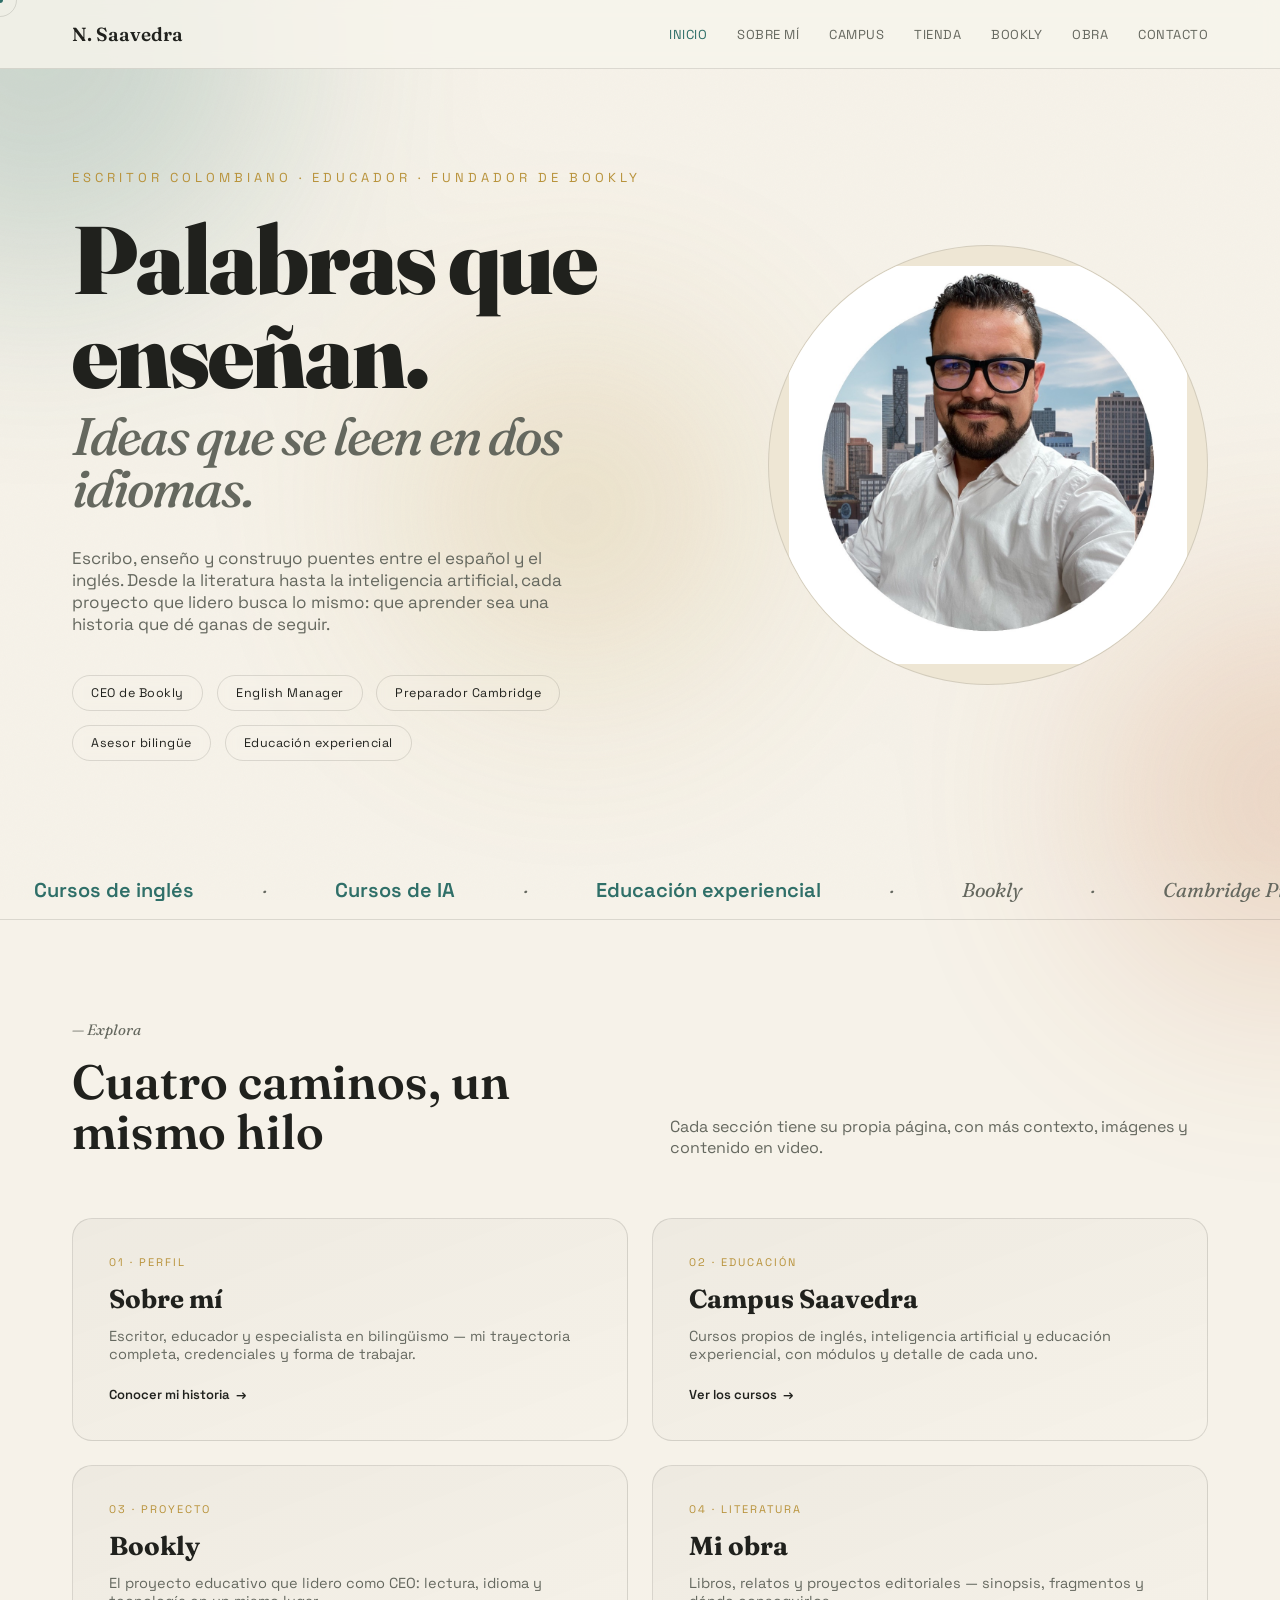
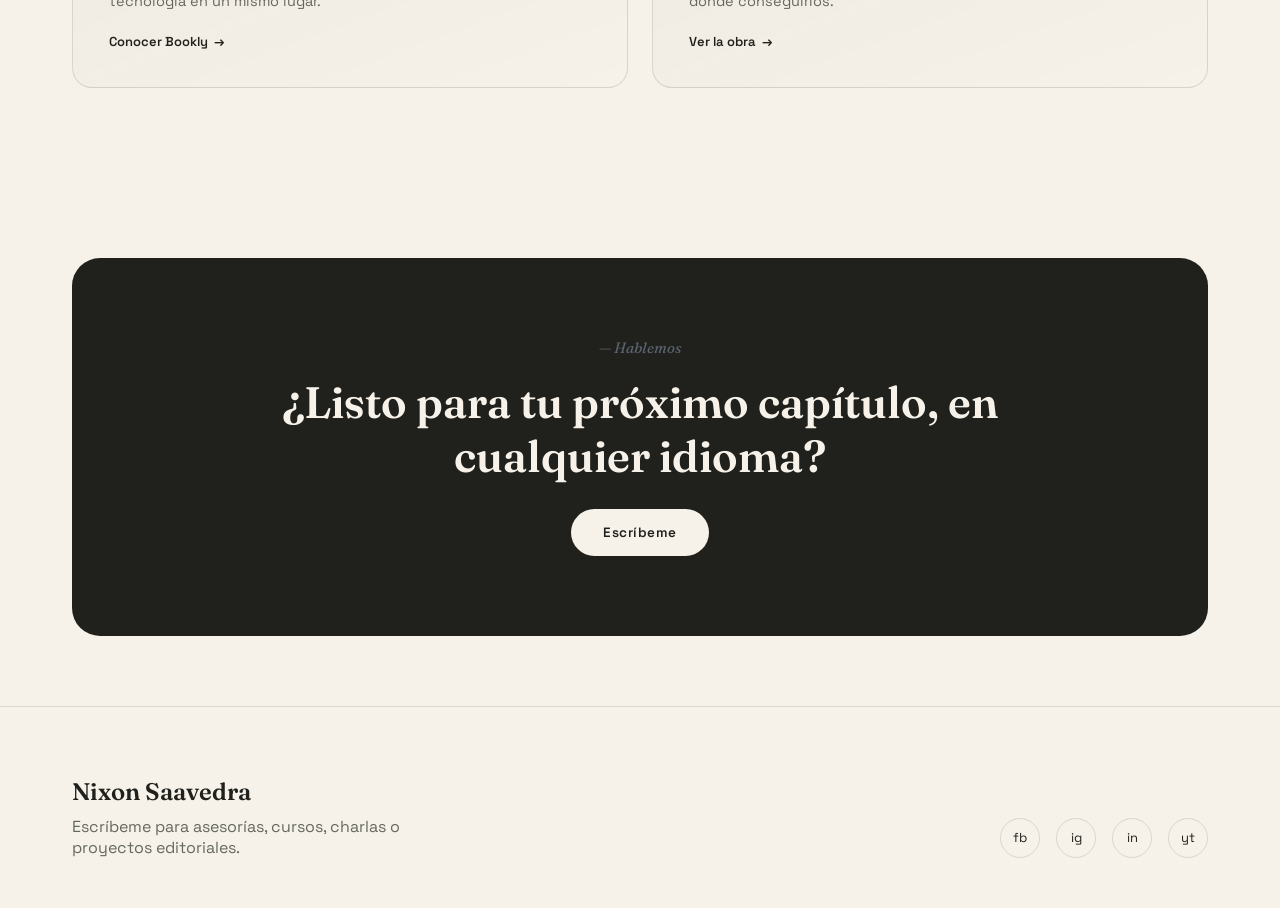
==== index.html @ aa8324c5 "Sitio inicial: home, sobre mi, campus, tienda, bookly, obra, contacto" ====
<!DOCTYPE html>
<html lang="es">
<head>
<meta charset="UTF-8">
<meta name="viewport" content="width=device-width, initial-scale=1.0">
<title>Nixon Saavedra — Escritor, Educador, Bookly</title>
<link rel="preconnect" href="https://fonts.googleapis.com">
<link href="https://fonts.googleapis.com/css2?family=Fraunces:ital,wght@0,400;0,600;0,900;1,500&family=Space+Grotesk:wght@400;500;600;700&display=swap" rel="stylesheet">
<link rel="stylesheet" href="assets/style.css">
</head>
<body>

<div class="bg-fx">
  <div class="mesh"><div class="blob b1"></div><div class="blob b2"></div><div class="blob b3"></div></div>
  <div class="grain"></div>
</div>
<div class="cursor-dot" id="cdot"></div>
<div class="cursor-ring" id="cring"></div>

<header>
  <nav class="wrap">
    <div class="brand">N. Saavedra</div>
    <div class="navlinks">
      <a href="index.html" class="active">Inicio</a>
      <a href="sobre-mi.html">Sobre mí</a>
      <a href="campus.html">Campus</a>
      <a href="tienda.html">Tienda</a>
      <a href="bookly.html">Bookly</a>
      <a href="obra.html">Obra</a>
      <a href="contacto.html">Contacto</a>
    </div>
  </nav>
</header>

<section class="hero">
  <div class="wrap hero-grid">
    <div>
      <div class="kicker">Escritor colombiano · Educador · Fundador de Bookly</div>
      <h1>Palabras que enseñan.<span class="line2">Ideas que se leen en dos idiomas.</span></h1>
      <p>Escribo, enseño y construyo puentes entre el español y el inglés. Desde la literatura hasta la inteligencia artificial, cada proyecto que lidero busca lo mismo: que aprender sea una historia que dé ganas de seguir.</p>
      <div class="roles-float">
        <span>CEO de Bookly</span>
        <span>English Manager</span>
        <span>Preparador Cambridge</span>
        <span>Asesor bilingüe</span>
        <span>Educación experiencial</span>
      </div>
    </div>
    <div class="hero-photo photo-round">
      <img src="assets/img/headshot-hero.jpg" alt="Nixon Saavedra">
    </div>
  </div>
</section>

<div class="marquee">
  <div class="marquee-track">
    <span class="hi">Cursos de inglés</span><span>·</span><span class="hi">Cursos de IA</span><span>·</span><span class="hi">Educación experiencial</span><span>·</span><span>Bookly</span><span>·</span><span>Cambridge Prep</span><span>·</span>
    <span class="hi">Cursos de inglés</span><span>·</span><span class="hi">Cursos de IA</span><span>·</span><span class="hi">Educación experiencial</span><span>·</span><span>Bookly</span><span>·</span><span>Cambridge Prep</span><span>·</span>
  </div>
</div>

<section>
  <div class="wrap">
    <div class="split-head reveal">
      <div><div class="num-tag">— Explora</div><h2>Cuatro caminos, un mismo hilo</h2></div>
      <p>Cada sección tiene su propia página, con más contexto, imágenes y contenido en video.</p>
    </div>
    <div class="teaser-grid reveal">
      <a href="sobre-mi.html" class="teaser-card">
        <div class="tag">01 · Perfil</div>
        <h3>Sobre mí</h3>
        <p>Escritor, educador y especialista en bilingüismo — mi trayectoria completa, credenciales y forma de trabajar.</p>
        <span class="go">Conocer mi historia</span>
      </a>
      <a href="campus.html" class="teaser-card">
        <div class="tag">02 · Educación</div>
        <h3>Campus Saavedra</h3>
        <p>Cursos propios de inglés, inteligencia artificial y educación experiencial, con módulos y detalle de cada uno.</p>
        <span class="go">Ver los cursos</span>
      </a>
      <a href="bookly.html" class="teaser-card">
        <div class="tag">03 · Proyecto</div>
        <h3>Bookly</h3>
        <p>El proyecto educativo que lidero como CEO: lectura, idioma y tecnología en un mismo lugar.</p>
        <span class="go">Conocer Bookly</span>
      </a>
      <a href="obra.html" class="teaser-card">
        <div class="tag">04 · Literatura</div>
        <h3>Mi obra</h3>
        <p>Libros, relatos y proyectos editoriales — sinopsis, fragmentos y dónde conseguirlos.</p>
        <span class="go">Ver la obra</span>
      </a>
    </div>
  </div>
</section>

<section class="tight">
  <div class="wrap">
    <div class="cta-band reveal">
      <div class="num-tag" style="color:#5c6470">— Hablemos</div>
      <h2>¿Listo para tu próximo capítulo, en cualquier idioma?</h2>
      <a href="contacto.html" class="btn btn-light">Escríbeme</a>
    </div>
  </div>
</section>

<footer>
  <div class="wrap foot-grid">
    <div>
      <div class="foot-brand">Nixon Saavedra</div>
      <p style="color:var(--muted);margin-top:10px;max-width:360px;">Escríbeme para asesorías, cursos, charlas o proyectos editoriales.</p>
    </div>
    <div class="socials">
      <a href="https://www.facebook.com/nixon.saavedra.vela" target="_blank" rel="noopener" aria-label="Facebook">fb</a>
      <a href="https://www.instagram.com/nixon_saavedra_vela/" target="_blank" rel="noopener" aria-label="Instagram">ig</a>
      <a href="https://www.linkedin.com/in/nixon-saavedra-vela-653b865b/" target="_blank" rel="noopener" aria-label="LinkedIn">in</a>
      <a href="https://www.youtube.com/@nixonsaavedravela843" target="_blank" rel="noopener" aria-label="YouTube">yt</a>
    </div>
  </div>
</footer>

<script src="assets/script.js"></script>
</body>
</html>
---- assets/style.css ----
/* ===== Nixon Saavedra — sistema de diseño compartido (basado en propuesta E) ===== */
:root{
  --bg:#f6f2e9;
  --bg-alt:#eee6d4;
  --ink:#20211d;
  --muted:#65685f;
  --gold:#b8923a;
  --wine:#c1652f;
  --steel:#2f6f68;
  --accent:var(--steel); /* color principal de interacción (nav, hover, botones) */
  --line:rgba(32,33,29,.13);
}
*{margin:0;padding:0;box-sizing:border-box;}
html{scroll-behavior:smooth;}
body{
  background:var(--bg);color:var(--ink);
  font-family:'Space Grotesk',sans-serif;
  overflow-x:hidden;
  cursor:none;
}
::selection{background:var(--accent);color:var(--bg-alt);}
a{color:inherit;text-decoration:none;}
img{max-width:100%;display:block;}
.serif{font-family:'Fraunces',serif;}
.wrap{max-width:1200px;margin:0 auto;padding:0 32px;position:relative;z-index:2;}

/* grain + mesh bg */
.bg-fx{position:fixed;inset:0;z-index:0;pointer-events:none;}
.mesh{position:absolute;inset:-10%;filter:blur(110px);opacity:.22;}
.blob{position:absolute;border-radius:50%;mix-blend-mode:multiply;animation:float 22s ease-in-out infinite;}
.b1{width:38vw;height:38vw;background:var(--steel);top:-10%;left:-5%;animation-delay:0s;}
.b2{width:30vw;height:30vw;background:var(--wine);bottom:0;right:-5%;animation-delay:-7s;}
.b3{width:26vw;height:26vw;background:var(--gold);top:40%;left:35%;animation-delay:-13s;}
@keyframes float{
  0%,100%{transform:translate(0,0) scale(1);}
  33%{transform:translate(4%,6%) scale(1.08);}
  66%{transform:translate(-5%,-4%) scale(.95);}
}
.grain{position:absolute;inset:0;background-image:url("data:image/svg+xml,%3Csvg xmlns='http://www.w3.org/2000/svg' width='120' height='120'%3E%3Cfilter id='n'%3E%3CfeTurbulence type='fractalNoise' baseFrequency='.9' numOctaves='2' stitchTiles='stitch'/%3E%3C/filter%3E%3Crect width='100%25' height='100%25' filter='url(%23n)' opacity='.05'/%3E%3C/svg%3E");opacity:.45;}

/* cursor */
.cursor-dot,.cursor-ring{position:fixed;top:0;left:0;pointer-events:none;z-index:999;border-radius:50%;transform:translate(-50%,-50%);}
.cursor-dot{width:6px;height:6px;background:var(--accent);}
.cursor-ring{width:34px;height:34px;border:1px solid var(--line);transition:transform .15s ease,border-color .2s;}
@media(max-width:900px){.cursor-dot,.cursor-ring{display:none;}body{cursor:auto;}}

/* header */
header{position:sticky;top:0;left:0;right:0;z-index:100;padding:22px 0;background:rgba(247,244,236,.82);backdrop-filter:blur(10px);border-bottom:1px solid var(--line);}
nav{display:flex;justify-content:space-between;align-items:center;}
.brand{font-family:'Fraunces',serif;font-weight:600;font-size:19px;}
.navlinks{display:flex;gap:30px;font-size:13px;letter-spacing:.5px;text-transform:uppercase;}
.navlinks a{color:var(--muted);transition:color .2s;}
.navlinks a:hover,.navlinks a.active{color:var(--accent);}

/* marquee */
.marquee{position:relative;z-index:2;border-bottom:1px solid var(--line);padding:16px 0;overflow:hidden;white-space:nowrap;background:rgba(244,241,234,.03);}
.marquee-track{display:inline-block;animation:scroll-left 26s linear infinite;font-family:'Fraunces',serif;font-style:italic;font-size:20px;color:var(--muted);}
.marquee-track span{margin:0 34px;}
.marquee-track span.hi{color:var(--accent);font-style:normal;font-family:'Space Grotesk',sans-serif;font-weight:600;}
@keyframes scroll-left{from{transform:translateX(0);}to{transform:translateX(-50%);}}

/* home hero */
.hero{min-height:88vh;display:flex;flex-direction:column;justify-content:center;padding:90px 0;position:relative;}
.hero-grid{display:grid;grid-template-columns:1.3fr .9fr;gap:60px;align-items:center;}
.hero-photo{aspect-ratio:4/5;border-radius:22px;border:1px solid var(--line);background:linear-gradient(150deg,#3c342a,#221c15);display:flex;align-items:center;justify-content:center;color:rgba(247,244,236,.55);font-size:12px;letter-spacing:1px;text-transform:uppercase;text-align:center;padding:20px;overflow:hidden;}
.hero-photo img{width:100%;height:100%;object-fit:cover;border-radius:22px;}

/* retrato circular — para fotos ya recortadas en círculo */
.photo-round{aspect-ratio:1/1;border-radius:50%;overflow:hidden;border:1px solid var(--line);background:var(--bg-alt);}
.photo-round img{width:100%;height:100%;object-fit:cover;display:block;}
.hero .kicker{font-size:13px;letter-spacing:4px;text-transform:uppercase;color:var(--gold);margin-bottom:26px;}
.hero h1{font-family:'Fraunces',serif;font-weight:900;font-size:clamp(42px,7.5vw,100px);line-height:.98;letter-spacing:-2px;}
.hero h1 .line2{display:block;font-style:italic;font-weight:500;color:var(--muted);font-size:.55em;margin-top:10px;}
.hero p{max-width:520px;color:var(--muted);font-size:17px;margin-top:34px;}
.roles-float{display:flex;gap:14px;flex-wrap:wrap;margin-top:40px;}
.roles-float span{border:1px solid var(--line);padding:9px 18px;border-radius:30px;font-size:12.5px;letter-spacing:.5px;backdrop-filter:blur(6px);transition:.25s;}
.roles-float span:hover{border-color:var(--accent);color:var(--accent);transform:translateY(-3px);}

/* interior page hero */
.page-hero{padding:70px 0 60px;border-bottom:1px solid var(--line);}
.breadcrumb{font-size:12px;letter-spacing:1.5px;text-transform:uppercase;color:var(--muted);margin-bottom:20px;}
.breadcrumb a:hover{color:var(--accent);}
.page-hero h1{font-family:'Fraunces',serif;font-weight:700;font-size:clamp(36px,6vw,64px);line-height:1.02;}
.page-hero .lede{max-width:620px;color:var(--muted);font-size:17px;margin-top:22px;}

section{position:relative;padding:100px 0;z-index:2;}
section.tight{padding:70px 0;}
.num-tag{font-family:'Fraunces',serif;font-style:italic;color:var(--muted);font-size:15px;margin-bottom:18px;}
.reveal{opacity:0;transform:translateY(40px);transition:opacity .8s ease,transform .8s ease;}
.reveal.in{opacity:1;transform:translateY(0);}

.split-head{display:grid;grid-template-columns:1fr 1fr;gap:60px;align-items:end;margin-bottom:60px;}
.split-head h2{font-family:'Fraunces',serif;font-weight:600;font-size:clamp(30px,4vw,48px);line-height:1.05;}
.split-head p{color:var(--muted);font-size:16px;}

/* prose */
.content-prose{max-width:680px;}
.content-prose p{color:var(--muted);font-size:16px;line-height:1.9;margin-bottom:20px;}
.content-prose h3{font-family:'Fraunces',serif;font-size:22px;margin:36px 0 14px;color:var(--ink);}

/* credentials grid */
.cred-grid{display:grid;grid-template-columns:repeat(3,1fr);gap:1px;background:var(--line);border:1px solid var(--line);border-radius:2px;overflow:hidden;}
.cred{background:var(--bg);padding:34px 28px;}
.cred b{font-family:'Fraunces',serif;font-size:18px;display:block;margin-bottom:8px;}
.cred span{color:var(--muted);font-size:13px;}

/* teaser cards — home */
.teaser-grid{display:grid;grid-template-columns:repeat(2,1fr);gap:24px;}
.teaser-card{border:1px solid var(--line);border-radius:20px;padding:36px;background:linear-gradient(160deg,rgba(33,29,24,.035),transparent);transition:transform .2s,border-color .3s;}
.teaser-card:hover{transform:translateY(-6px);border-color:var(--accent);}
.teaser-card .tag{font-size:11px;letter-spacing:2px;text-transform:uppercase;color:var(--gold);}
.teaser-card h3{font-family:'Fraunces',serif;font-size:26px;margin:14px 0 12px;}
.teaser-card p{color:var(--muted);font-size:14.5px;margin-bottom:20px;}
.teaser-card .go{font-size:13px;font-weight:600;display:inline-flex;align-items:center;gap:6px;}
.teaser-card .go::after{content:"→";transition:transform .2s;}
.teaser-card:hover .go::after{transform:translateX(4px);}

/* image / video placeholders */
.img-block{aspect-ratio:4/3;border-radius:16px;border:1px solid var(--line);background:linear-gradient(150deg,#3c342a,#221c15);display:flex;align-items:center;justify-content:center;color:rgba(247,244,236,.55);font-size:12px;letter-spacing:1px;text-transform:uppercase;text-align:center;padding:20px;}
.video-block{aspect-ratio:16/9;border-radius:16px;border:1px solid var(--line);background:linear-gradient(150deg,#3c342a,#221c15);display:flex;align-items:center;justify-content:center;position:relative;}
.video-block .play{width:64px;height:64px;border-radius:50%;border:1px solid var(--accent);display:flex;align-items:center;justify-content:center;color:var(--accent);font-size:20px;}
.gallery-grid{display:grid;grid-template-columns:repeat(3,1fr);gap:20px;}

/* campus / courses */
.filter-tabs{display:flex;gap:12px;flex-wrap:wrap;margin-bottom:44px;}
.filter-tabs button{background:transparent;border:1px solid var(--line);color:var(--muted);padding:9px 18px;border-radius:24px;font-family:'Space Grotesk',sans-serif;font-size:12.5px;letter-spacing:.5px;text-transform:uppercase;cursor:pointer;transition:.2s;}
.filter-tabs button.active,.filter-tabs button:hover{border-color:var(--accent);color:var(--accent);}
.campus-grid{display:grid;grid-template-columns:repeat(3,1fr);gap:26px;}
.course-card{border:1px solid var(--line);border-radius:18px;overflow:hidden;background:linear-gradient(160deg,rgba(33,29,24,.035),transparent);transform-style:preserve-3d;transition:transform .15s ease,border-color .3s;}
.course-card:hover{border-color:var(--accent);}
.course-card .thumb{aspect-ratio:16/10;background:linear-gradient(150deg,#3c342a,#221c15);}
.course-card .body{padding:26px;}
.course-card .cat{display:inline-block;font-size:11px;letter-spacing:1.5px;text-transform:uppercase;padding:5px 12px;border-radius:20px;margin-bottom:16px;}
.cat-en{background:color-mix(in srgb, var(--gold) 18%, transparent);color:var(--gold);}
.cat-ai{background:color-mix(in srgb, var(--steel) 20%, transparent);color:var(--steel);}
.cat-edu{background:color-mix(in srgb, var(--wine) 18%, transparent);color:var(--wine);}
.course-card h3{font-family:'Fraunces',serif;font-size:21px;margin-bottom:10px;}
.course-card p{color:var(--muted);font-size:13.5px;margin-bottom:20px;}
.course-card .meta{display:flex;justify-content:space-between;align-items:center;font-size:12px;color:var(--muted);border-top:1px solid var(--line);padding-top:14px;}
.course-card .status{color:var(--ink);font-weight:600;}

/* timeline */
.timeline-v{border-left:1px solid var(--line);padding-left:34px;display:flex;flex-direction:column;gap:34px;}
.tl-item{position:relative;}
.tl-item::before{content:"";position:absolute;left:-40px;top:4px;width:9px;height:9px;border-radius:50%;background:var(--gold);}
.tl-item b{font-family:'Fraunces',serif;font-size:17px;display:block;margin-bottom:6px;}
.tl-item span{color:var(--muted);font-size:13px;}

/* book gallery (obra) */
.book-row{display:grid;grid-template-columns:repeat(4,1fr);gap:22px;}
.book-tile{aspect-ratio:3/4;border-radius:14px;background:linear-gradient(150deg,#3c342a,#221c15);border:1px solid var(--line);display:flex;align-items:flex-end;padding:20px;font-family:'Fraunces',serif;font-style:italic;font-size:16px;color:rgba(247,244,236,.85);transition:transform .3s;}
.book-tile:hover{transform:translateY(-8px) rotate(-1deg);}
.book-detail{display:grid;grid-template-columns:.8fr 1.2fr;gap:44px;align-items:start;padding:44px 0;border-top:1px solid var(--line);}
.book-detail h3{font-family:'Fraunces',serif;font-size:26px;margin-bottom:14px;}
.book-detail p{color:var(--muted);font-size:14.5px;line-height:1.8;margin-bottom:18px;}

/* cta band */
.cta-band{background:var(--ink);color:var(--bg);border-radius:28px;padding:80px 60px;text-align:center;}
.cta-band h2{font-family:'Fraunces',serif;font-weight:600;font-size:clamp(28px,4vw,44px);max-width:720px;margin:0 auto 26px;}
.btn{display:inline-block;padding:15px 32px;border-radius:40px;font-size:13.5px;font-weight:600;letter-spacing:.5px;transition:.2s;}
.btn-light{background:var(--bg);color:var(--ink);}
.btn-outline{border:1px solid var(--line);color:var(--ink);}
.btn-outline:hover{border-color:var(--accent);color:var(--accent);}
.btn-gold{background:var(--gold);color:var(--bg);}
.btn-accent{background:var(--accent);color:#fff;}
.btn-disabled{background:var(--bg-alt);color:var(--muted);cursor:not-allowed;pointer-events:none;}

/* tienda */
.product-grid{display:grid;grid-template-columns:repeat(3,1fr);gap:26px;}
.product-card{border:1px solid var(--line);border-radius:18px;overflow:hidden;background:linear-gradient(160deg,rgba(33,29,24,.035),transparent);transition:transform .15s ease,border-color .3s;}
.product-card:hover{border-color:var(--accent);transform:translateY(-4px);}
.product-card .thumb{aspect-ratio:4/5;background:linear-gradient(150deg,#3c342a,#221c15);}
.product-card .thumb img{width:100%;height:100%;object-fit:cover;}
.product-card .body{padding:22px;}
.product-card h3{font-family:'Fraunces',serif;font-size:19px;margin-bottom:8px;}
.product-card p{color:var(--muted);font-size:13px;margin-bottom:16px;}
.product-card .price-row{display:flex;justify-content:space-between;align-items:center;margin-bottom:14px;}
.product-card .price{font-family:'Fraunces',serif;font-size:19px;}
.status-badge{font-size:10px;letter-spacing:1px;text-transform:uppercase;padding:4px 10px;border-radius:20px;background:var(--bg-alt);color:var(--muted);}
.buy-btn{display:block;text-align:center;width:100%;padding:12px;border-radius:10px;font-size:13px;font-weight:600;letter-spacing:.3px;border:none;}

/* form */
.form-grid{max-width:560px;display:flex;flex-direction:column;gap:20px;}
.form-group label{display:block;font-size:12px;letter-spacing:1px;text-transform:uppercase;color:var(--muted);margin-bottom:8px;}
.form-group input,.form-group textarea{width:100%;background:var(--bg-alt);border:1px solid var(--line);border-radius:10px;padding:14px 16px;color:var(--ink);font-family:'Space Grotesk',sans-serif;font-size:14px;}
.form-group textarea{min-height:130px;resize:vertical;}
.form-group input:focus,.form-group textarea:focus{outline:none;border-color:var(--accent);}
.contact-grid{display:grid;grid-template-columns:1.1fr .9fr;gap:60px;}
.contact-info .item{border-top:1px solid var(--line);padding:18px 0;display:flex;justify-content:space-between;font-size:14px;}
.contact-info .item span:first-child{color:var(--muted);}
.contact-info .item a:hover{color:var(--accent);}

/* footer */
footer{padding:70px 0 50px;border-top:1px solid var(--line);}
.foot-grid{display:flex;justify-content:space-between;align-items:flex-end;flex-wrap:wrap;gap:30px;}
.foot-brand{font-family:'Fraunces',serif;font-weight:600;font-size:24px;}
.socials{display:flex;gap:16px;}
.socials a{border:1px solid var(--line);border-radius:50%;width:40px;height:40px;display:flex;align-items:center;justify-content:center;font-size:13px;transition:.2s;}
.socials a:hover{border-color:var(--accent);color:var(--accent);}

@media(max-width:900px){
  .navlinks{display:none;}
  .split-head,.cred-grid,.campus-grid,.book-row,.teaser-grid,.gallery-grid,.book-detail,.contact-grid,.hero-grid{grid-template-columns:1fr;}
  .hero-photo{aspect-ratio:4/3;margin-top:36px;}
  .cta-band{padding:50px 26px;}
}
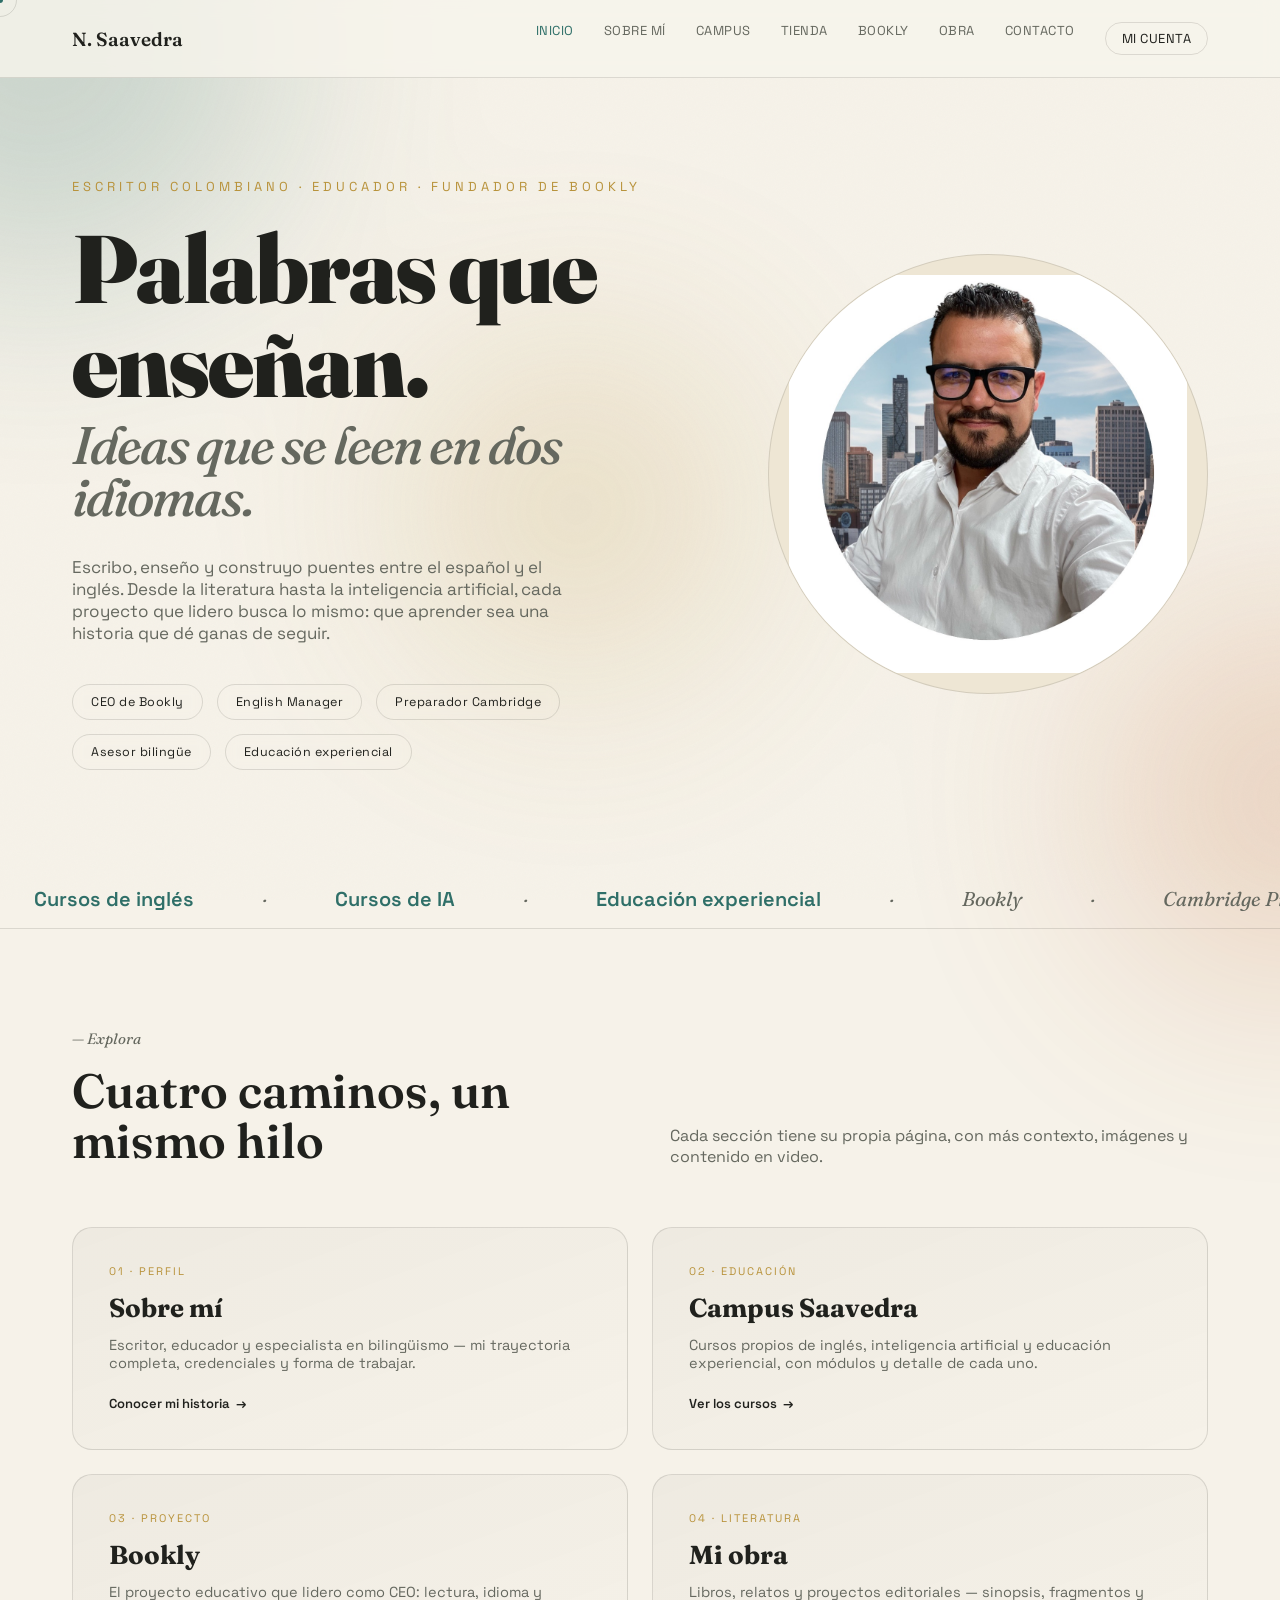
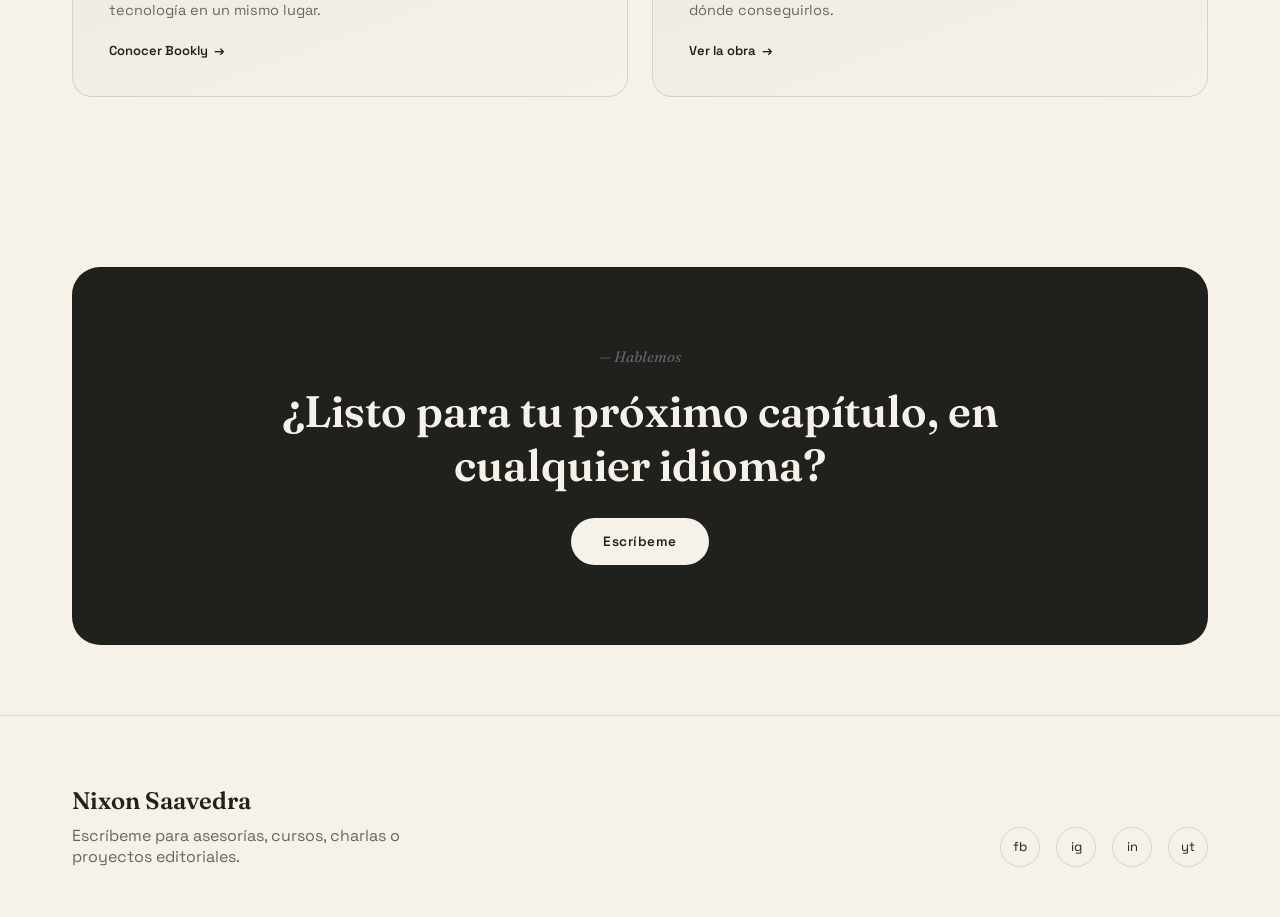
==== commit 63485985: "Fase 2: base de datos, cuentas automáticas y panel de estudiante" ====
--- a/index.html
+++ b/index.html
@@ -28,6 +28,7 @@
       <a href="bookly.html">Bookly</a>
       <a href="obra.html">Obra</a>
       <a href="contacto.html">Contacto</a>
+      <a href="login.html" class="nav-account">Mi cuenta</a>
     </div>
   </nav>
 </header>
--- a/assets/style.css
+++ b/assets/style.css
@@ -198,9 +198,63 @@
 .socials a{border:1px solid var(--line);border-radius:50%;width:40px;height:40px;display:flex;align-items:center;justify-content:center;font-size:13px;transition:.2s;}
 .socials a:hover{border-color:var(--accent);color:var(--accent);}
 
+/* nav — acceso de estudiantes */
+.nav-account{border:1px solid var(--line);border-radius:20px;padding:7px 16px !important;color:var(--ink) !important;}
+.nav-account:hover{border-color:var(--accent);color:var(--accent) !important;}
+
+/* login / crear contraseña */
+.auth-wrap{min-height:70vh;display:flex;align-items:center;justify-content:center;padding:60px 0;}
+.auth-card{max-width:420px;width:100%;border:1px solid var(--line);border-radius:20px;padding:44px;background:linear-gradient(160deg,rgba(33,29,24,.035),transparent);}
+.auth-card h1{font-family:'Fraunces',serif;font-weight:700;font-size:28px;margin-bottom:10px;}
+.auth-card .lede{color:var(--muted);font-size:14px;margin-bottom:30px;}
+.auth-card .form-grid{max-width:none;gap:18px;}
+.auth-msg{font-size:13px;padding:12px 16px;border-radius:10px;margin-top:18px;display:none;}
+.auth-msg.show{display:block;}
+.auth-msg.ok{background:color-mix(in srgb, var(--steel) 16%, transparent);color:var(--steel);}
+.auth-msg.err{background:color-mix(in srgb, var(--wine) 16%, transparent);color:var(--wine);}
+.auth-foot{margin-top:24px;font-size:13px;color:var(--muted);text-align:center;}
+.auth-foot a:hover{color:var(--accent);}
+
+/* dashboard */
+.dash-top{display:flex;justify-content:space-between;align-items:flex-end;flex-wrap:wrap;gap:20px;margin-bottom:50px;}
+.dash-top h1{font-family:'Fraunces',serif;font-weight:700;font-size:clamp(28px,4vw,42px);}
+.dash-top p{color:var(--muted);font-size:14px;margin-top:8px;}
+.logout-btn{background:transparent;border:1px solid var(--line);color:var(--muted);padding:10px 20px;border-radius:24px;font-family:'Space Grotesk',sans-serif;font-size:12.5px;letter-spacing:.5px;text-transform:uppercase;cursor:pointer;transition:.2s;}
+.logout-btn:hover{border-color:var(--wine);color:var(--wine);}
+
+.stat-row{display:grid;grid-template-columns:repeat(4,1fr);gap:1px;background:var(--line);border:1px solid var(--line);border-radius:2px;overflow:hidden;margin-bottom:60px;}
+.stat-card{background:var(--bg);padding:28px;}
+.stat-card .n{font-family:'Fraunces',serif;font-size:34px;display:block;}
+.stat-card .l{color:var(--muted);font-size:12px;letter-spacing:.5px;text-transform:uppercase;margin-top:6px;display:block;}
+
+.course-panel{border:1px solid var(--line);border-radius:20px;padding:34px;margin-bottom:26px;background:linear-gradient(160deg,rgba(33,29,24,.035),transparent);}
+.course-panel-head{display:flex;justify-content:space-between;align-items:center;gap:20px;margin-bottom:22px;flex-wrap:wrap;}
+.course-panel-head h3{font-family:'Fraunces',serif;font-size:22px;}
+.course-panel-head .pct{font-family:'Fraunces',serif;font-size:22px;color:var(--accent);}
+.progress-bar{width:100%;height:8px;border-radius:20px;background:var(--bg-alt);overflow:hidden;margin-bottom:26px;}
+.progress-bar .fill{height:100%;background:var(--accent);border-radius:20px;transition:width .4s ease;}
+
+.activity-list{display:flex;flex-direction:column;gap:1px;background:var(--line);border:1px solid var(--line);border-radius:2px;overflow:hidden;}
+.activity-item{background:var(--bg);padding:16px 20px;display:flex;justify-content:space-between;align-items:center;gap:16px;font-size:14px;}
+.activity-item .name{display:flex;align-items:center;gap:12px;}
+.activity-item .dot{width:9px;height:9px;border-radius:50%;background:var(--line);flex-shrink:0;}
+.activity-item.done .dot{background:var(--accent);}
+.activity-item.done .name{color:var(--muted);text-decoration:line-through;}
+.activity-item .grade{color:var(--gold);font-size:12.5px;font-weight:600;}
+.activity-item button{background:transparent;border:1px solid var(--line);color:var(--ink);padding:7px 14px;border-radius:16px;font-size:11.5px;cursor:pointer;transition:.2s;}
+.activity-item button:hover{border-color:var(--accent);color:var(--accent);}
+
+.notif-list{display:flex;flex-direction:column;gap:14px;}
+.notif-item{border-left:2px solid var(--accent);padding:10px 18px;font-size:13.5px;color:var(--muted);}
+.notif-item time{display:block;font-size:11px;letter-spacing:.5px;text-transform:uppercase;margin-top:4px;color:var(--line);}
+
+.cert-btn{margin-top:10px;}
+.empty-state{border:1px dashed var(--line);border-radius:20px;padding:60px 30px;text-align:center;color:var(--muted);}
+.empty-state a{color:var(--accent);font-weight:600;}
+
 @media(max-width:900px){
   .navlinks{display:none;}
-  .split-head,.cred-grid,.campus-grid,.book-row,.teaser-grid,.gallery-grid,.book-detail,.contact-grid,.hero-grid{grid-template-columns:1fr;}
+  .split-head,.cred-grid,.campus-grid,.book-row,.teaser-grid,.gallery-grid,.book-detail,.contact-grid,.hero-grid,.stat-row{grid-template-columns:1fr;}
   .hero-photo{aspect-ratio:4/3;margin-top:36px;}
   .cta-band{padding:50px 26px;}
 }
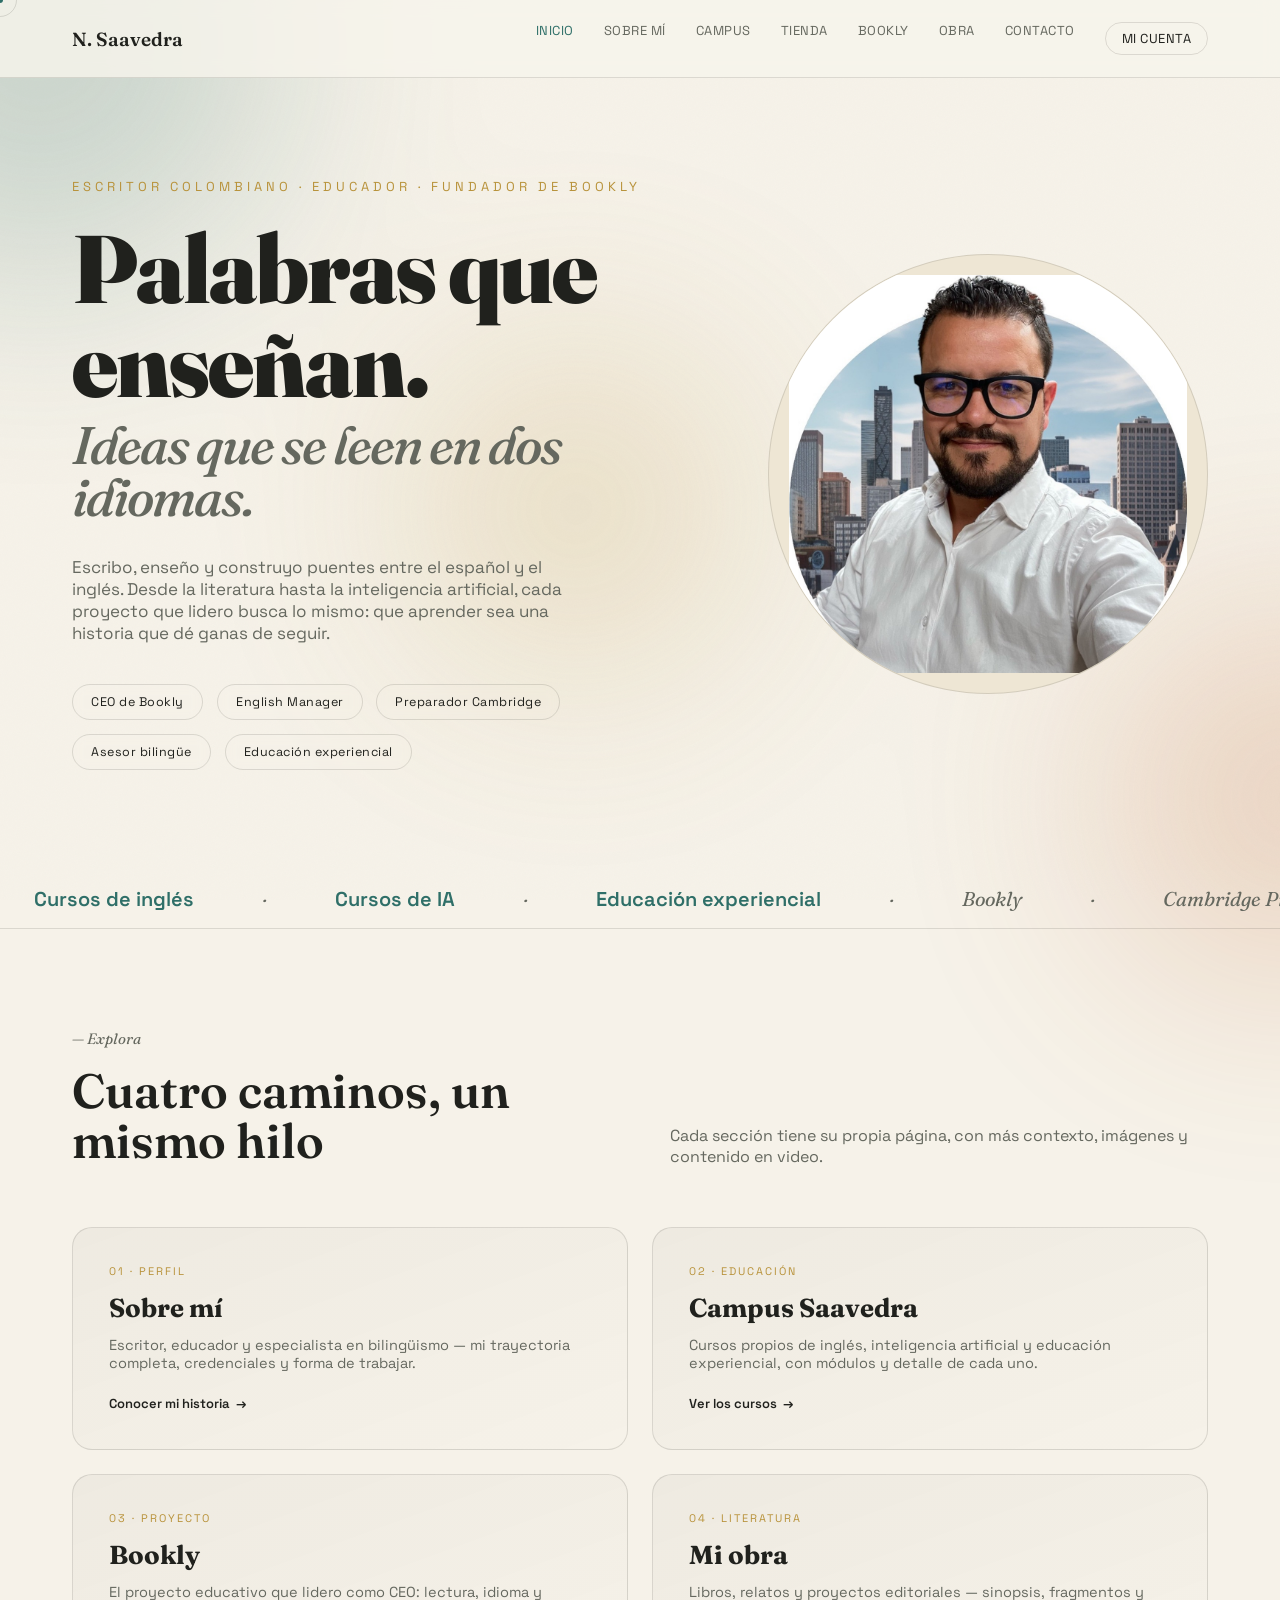
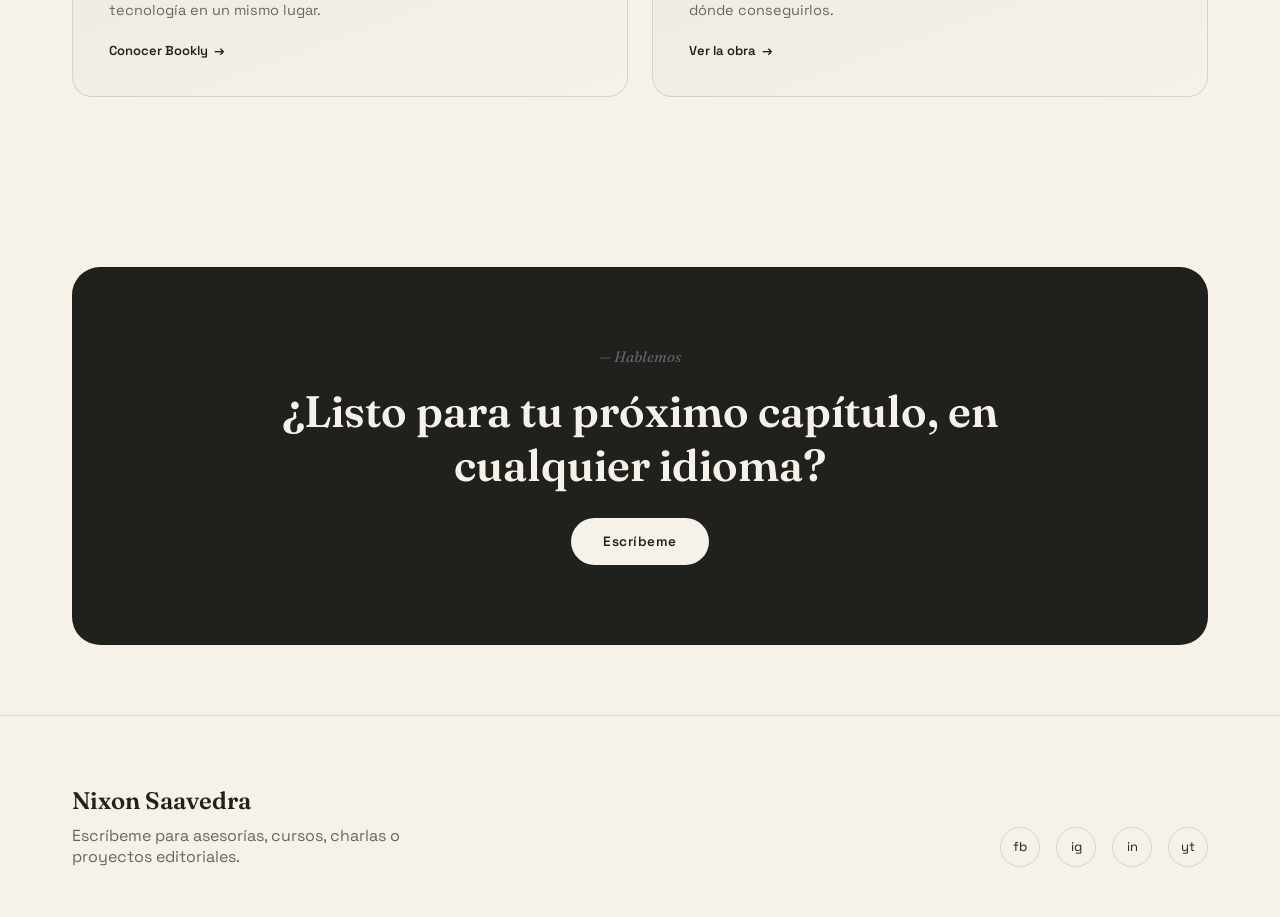
==== commit 1db052f1: "Corregir recorte de la foto circular en el inicio" ====
--- a/index.html
+++ b/index.html
@@ -48,7 +48,7 @@
       </div>
     </div>
     <div class="hero-photo photo-round">
-      <img src="assets/img/headshot-hero.jpg" alt="Nixon Saavedra">
+      <img src="assets/img/headshot-hero-v2.jpg" alt="Nixon Saavedra">
     </div>
   </div>
 </section>
--- a/assets/style.css
+++ b/assets/style.css
@@ -128,7 +128,8 @@
 .campus-grid{display:grid;grid-template-columns:repeat(3,1fr);gap:26px;}
 .course-card{border:1px solid var(--line);border-radius:18px;overflow:hidden;background:linear-gradient(160deg,rgba(33,29,24,.035),transparent);transform-style:preserve-3d;transition:transform .15s ease,border-color .3s;}
 .course-card:hover{border-color:var(--accent);}
-.course-card .thumb{aspect-ratio:16/10;background:linear-gradient(150deg,#3c342a,#221c15);}
+.course-card .thumb{aspect-ratio:4/5;background:linear-gradient(150deg,#3c342a,#221c15);}
+.course-card .thumb img{width:100%;height:100%;object-fit:cover;}
 .course-card .body{padding:26px;}
 .course-card .cat{display:inline-block;font-size:11px;letter-spacing:1.5px;text-transform:uppercase;padding:5px 12px;border-radius:20px;margin-bottom:16px;}
 .cat-en{background:color-mix(in srgb, var(--gold) 18%, transparent);color:var(--gold);}
@@ -138,6 +139,8 @@
 .course-card p{color:var(--muted);font-size:13.5px;margin-bottom:20px;}
 .course-card .meta{display:flex;justify-content:space-between;align-items:center;font-size:12px;color:var(--muted);border-top:1px solid var(--line);padding-top:14px;}
 .course-card .status{color:var(--ink);font-weight:600;}
+.course-card .status-live{color:var(--steel);}
+.course-card .status-live::before{content:"● ";font-size:9px;}
 
 /* timeline */
 .timeline-v{border-left:1px solid var(--line);padding-left:34px;display:flex;flex-direction:column;gap:34px;}
@@ -147,7 +150,7 @@
 .tl-item span{color:var(--muted);font-size:13px;}
 
 /* book gallery (obra) */
-.book-row{display:grid;grid-template-columns:repeat(4,1fr);gap:22px;}
+.book-row{display:grid;grid-template-columns:repeat(auto-fit,minmax(180px,1fr));gap:22px;}
 .book-tile{aspect-ratio:3/4;border-radius:14px;background:linear-gradient(150deg,#3c342a,#221c15);border:1px solid var(--line);display:flex;align-items:flex-end;padding:20px;font-family:'Fraunces',serif;font-style:italic;font-size:16px;color:rgba(247,244,236,.85);transition:transform .3s;}
 .book-tile:hover{transform:translateY(-8px) rotate(-1deg);}
 .book-detail{display:grid;grid-template-columns:.8fr 1.2fr;gap:44px;align-items:start;padding:44px 0;border-top:1px solid var(--line);}
@@ -179,6 +182,31 @@
 .status-badge{font-size:10px;letter-spacing:1px;text-transform:uppercase;padding:4px 10px;border-radius:20px;background:var(--bg-alt);color:var(--muted);}
 .buy-btn{display:block;text-align:center;width:100%;padding:12px;border-radius:10px;font-size:13px;font-weight:600;letter-spacing:.3px;border:none;}
 
+/* Botones de compartir por curso (WhatsApp + redes) — comparten la
+   imagen y el texto del curso, no la URL de la página. */
+.share-row{display:flex;gap:8px;margin-top:10px;flex-wrap:wrap;}
+.share-btn{flex:1;min-width:120px;padding:9px 10px;border-radius:9px;font-size:12px;font-weight:600;letter-spacing:.2px;cursor:pointer;transition:.2s;border:1px solid var(--line);background:transparent;color:var(--ink);}
+.share-btn:hover{border-color:var(--accent);color:var(--accent);}
+.share-btn.share-whatsapp{border-color:#25D366;color:#128C4A;}
+.share-btn.share-whatsapp:hover{background:#25D366;color:#fff;border-color:#25D366;}
+
+/* Botón flotante de WhatsApp (página de contacto) */
+.whatsapp-fab{position:fixed;right:24px;bottom:24px;z-index:80;display:flex;align-items:center;gap:10px;background:#25D366;color:#fff;text-decoration:none;padding:14px;border-radius:999px;box-shadow:0 8px 24px rgba(37,211,102,.4);transition:padding .25s ease,box-shadow .25s ease;overflow:hidden;}
+.whatsapp-fab-icon{display:flex;align-items:center;justify-content:center;flex-shrink:0;position:relative;}
+.whatsapp-fab-icon::before{content:"";position:absolute;inset:-6px;border-radius:999px;background:#25D366;opacity:.55;animation:wa-pulse 2.2s ease-out infinite;z-index:-1;}
+.whatsapp-fab-label{max-width:0;white-space:nowrap;opacity:0;font-size:14px;font-weight:600;transition:max-width .3s ease,opacity .25s ease;}
+.whatsapp-fab:hover{box-shadow:0 10px 30px rgba(37,211,102,.55);}
+.whatsapp-fab:hover .whatsapp-fab-label{max-width:220px;opacity:1;margin-right:4px;}
+@keyframes wa-pulse{
+  0%{transform:scale(1);opacity:.55;}
+  70%{transform:scale(1.7);opacity:0;}
+  100%{transform:scale(1.7);opacity:0;}
+}
+@media (max-width:640px){
+  .whatsapp-fab{right:16px;bottom:16px;}
+  .whatsapp-fab-label{display:none;}
+}
+
 /* form */
 .form-grid{max-width:560px;display:flex;flex-direction:column;gap:20px;}
 .form-group label{display:block;font-size:12px;letter-spacing:1px;text-transform:uppercase;color:var(--muted);margin-bottom:8px;}
@@ -252,9 +280,267 @@
 .empty-state{border:1px dashed var(--line);border-radius:20px;padding:60px 30px;text-align:center;color:var(--muted);}
 .empty-state a{color:var(--accent);font-weight:600;}
 
+/* ===== Panel de administrador ===== */
+.admin-tabs{display:flex;gap:10px;flex-wrap:wrap;margin-bottom:40px;}
+.admin-tab{background:transparent;border:1px solid var(--line);color:var(--muted);padding:10px 22px;border-radius:24px;font-family:'Space Grotesk',sans-serif;font-size:12.5px;letter-spacing:.5px;text-transform:uppercase;cursor:pointer;transition:.2s;}
+.admin-tab:hover{border-color:var(--accent);color:var(--accent);}
+.admin-tab.active{background:var(--accent);border-color:var(--accent);color:#fff;}
+
+.admin-panel{display:none;}
+.admin-panel.active{display:block;}
+
+.admin-search{width:100%;max-width:380px;padding:13px 20px;border:1px solid var(--line);border-radius:24px;background:var(--bg-alt);color:var(--ink);font-family:'Space Grotesk',sans-serif;font-size:13.5px;margin-bottom:30px;}
+.admin-search:focus{outline:none;border-color:var(--accent);}
+.admin-search::placeholder{color:var(--muted);}
+
+.student-card,.course-admin-card,.support-item{border:1px solid var(--line);border-radius:20px;padding:30px 32px;margin-bottom:22px;background:linear-gradient(160deg,rgba(33,29,24,.035),transparent);}
+.student-card-head{display:flex;justify-content:space-between;align-items:flex-start;gap:18px;flex-wrap:wrap;}
+.student-card-head h3{font-family:'Fraunces',serif;font-weight:600;font-size:19px;}
+.student-card-head .email{color:var(--muted);font-size:13px;margin-top:3px;}
+.student-actions{display:flex;gap:10px;flex-wrap:wrap;align-items:center;}
+
+.mini-btn{background:transparent;border:1px solid var(--line);color:var(--ink);padding:8px 16px;border-radius:16px;font-size:11px;letter-spacing:.3px;text-transform:uppercase;cursor:pointer;transition:.2s;white-space:nowrap;font-family:'Space Grotesk',sans-serif;}
+.mini-btn:hover{border-color:var(--accent);color:var(--accent);}
+.mini-btn.danger:hover{border-color:var(--wine);color:var(--wine);}
+.mini-btn.on{background:var(--accent);border-color:var(--accent);color:#fff;}
+.mini-btn:disabled{opacity:.5;cursor:not-allowed;}
+
+.enroll-row{display:flex;justify-content:space-between;align-items:center;gap:14px;flex-wrap:wrap;padding:16px 0;border-top:1px solid var(--line);font-size:13.5px;}
+.enroll-row .course-name{font-weight:600;}
+.enroll-row .meta{color:var(--muted);font-size:12px;margin-top:2px;}
+
+.badge{display:inline-block;padding:4px 13px;border-radius:12px;font-size:10.5px;letter-spacing:.4px;text-transform:uppercase;font-weight:600;white-space:nowrap;}
+.badge-active{background:color-mix(in srgb, var(--steel) 16%, transparent);color:var(--steel);}
+.badge-completed{background:color-mix(in srgb, var(--gold) 22%, transparent);color:var(--gold);}
+.badge-cancelled{background:color-mix(in srgb, var(--wine) 16%, transparent);color:var(--wine);}
+.badge-admin{background:color-mix(in srgb, var(--ink) 10%, transparent);color:var(--ink);}
+.badge-open{background:color-mix(in srgb, var(--wine) 16%, transparent);color:var(--wine);}
+.badge-answered{background:color-mix(in srgb, var(--steel) 16%, transparent);color:var(--steel);}
+
+.preview-panel{margin-top:22px;padding-top:22px;border-top:1px dashed var(--line);display:none;}
+.preview-panel.show{display:block;}
+.preview-panel .course-panel{padding:24px 26px;}
+
+.course-admin-head{display:flex;justify-content:space-between;align-items:center;gap:16px;flex-wrap:wrap;margin-bottom:6px;}
+.course-admin-head h3{font-family:'Fraunces',serif;font-weight:600;font-size:20px;}
+.course-admin-meta{color:var(--muted);font-size:13px;margin-bottom:16px;}
+.module-mini-list{display:flex;flex-direction:column;gap:8px;margin-top:16px;}
+.module-mini{background:var(--bg);padding:11px 18px;border-radius:10px;font-size:13px;color:var(--muted);display:flex;justify-content:space-between;gap:12px;}
+.module-mini span:first-child{color:var(--ink);}
+
+.module-full-list{margin-top:16px;display:flex;flex-direction:column;gap:14px;}
+.module-full{background:var(--bg);border-radius:14px;padding:18px 22px;}
+.module-full-head{display:flex;align-items:center;gap:12px;margin-bottom:8px;}
+.module-full-head .idx{width:24px;height:24px;border-radius:50%;background:var(--accent);color:#fff;font-size:11px;display:flex;align-items:center;justify-content:center;flex-shrink:0;}
+.module-full-head h4{font-family:'Fraunces',serif;font-weight:600;font-size:15.5px;}
+.module-full p{color:var(--muted);font-size:13.5px;line-height:1.65;margin-bottom:6px;}
+
+.support-item.status-open{border-color:var(--wine);}
+.support-head{display:flex;justify-content:space-between;align-items:flex-start;gap:14px;flex-wrap:wrap;margin-bottom:12px;}
+.support-head .who{font-weight:600;font-size:14.5px;}
+.support-head .who small{display:block;color:var(--muted);font-weight:400;font-size:12px;margin-top:2px;}
+.support-msg{font-size:14px;color:var(--ink);margin-bottom:14px;line-height:1.65;}
+.support-reply{background:var(--bg);border-radius:12px;padding:16px 20px;font-size:13.5px;color:var(--muted);margin-top:12px;}
+.support-reply strong{color:var(--ink);}
+.reply-form{margin-top:14px;display:flex;flex-direction:column;gap:12px;}
+.reply-form textarea{width:100%;min-height:90px;padding:14px 16px;border:1px solid var(--line);border-radius:12px;background:var(--bg);color:var(--ink);font-family:'Space Grotesk',sans-serif;font-size:13.5px;resize:vertical;}
+.reply-form textarea:focus{outline:none;border-color:var(--accent);}
+
+.assign-card{max-width:560px;border:1px solid var(--line);border-radius:20px;padding:40px;background:linear-gradient(160deg,rgba(33,29,24,.035),transparent);}
+.assign-card h3{font-family:'Fraunces',serif;font-weight:600;font-size:22px;margin-bottom:8px;}
+.assign-card .lede{color:var(--muted);font-size:14px;margin-bottom:26px;}
+
+/* ===== Lección + cuestionario ===== */
+.breadcrumb{color:var(--muted);font-size:13px;margin-bottom:30px;}
+.breadcrumb a:hover{color:var(--accent);}
+
+.lesson-hero{display:grid;grid-template-columns:1fr 260px;gap:50px;align-items:center;margin-bottom:50px;}
+.lesson-illustration{width:100%;}
+.lesson-illustration svg{width:100%;height:auto;}
+.lesson-content-body{font-size:15px;line-height:1.85;color:var(--ink);}
+.lesson-content-body p{margin-bottom:16px;}
+
+/* ===== Contenido de lección enriquecido ===== */
+.lesson-content-body h2{font-family:'Fraunces',serif;font-size:23px;margin:38px 0 14px;color:var(--ink);}
+.lesson-content-body h2:first-child{margin-top:0;}
+.lesson-content-body ul{margin:0 0 18px 20px;}
+.lesson-content-body li{margin-bottom:8px;}
+.lesson-content-body strong{color:var(--ink);}
+
+.lead-in{font-family:'Fraunces',serif;font-style:italic;font-size:17.5px;line-height:1.6;color:var(--muted);margin-bottom:30px;}
+
+.vocab-grid{display:grid;grid-template-columns:repeat(auto-fill,minmax(210px,1fr));gap:12px;margin:16px 0 30px;}
+.vocab-item{border:1px solid var(--line);border-radius:14px;padding:16px 18px;background:var(--bg-alt);}
+.vocab-item .word{font-family:'Fraunces',serif;font-weight:600;font-size:16px;color:var(--steel);}
+.vocab-item .mean{color:var(--muted);font-size:12.5px;margin-top:5px;line-height:1.5;}
+
+.sign-box{border:1px dashed var(--wine);border-radius:14px;padding:18px 22px;margin-bottom:14px;background:color-mix(in srgb, var(--wine) 6%, transparent);}
+.sign-box .sign-text{font-weight:700;letter-spacing:.4px;text-transform:uppercase;font-size:13.5px;color:var(--ink);}
+.sign-box .sign-meaning{color:var(--muted);font-size:13.5px;margin-top:8px;line-height:1.6;}
+
+.example-box{border-left:3px solid var(--steel);padding:14px 20px;margin:14px 0;background:var(--bg-alt);border-radius:0 12px 12px 0;}
+.example-box .line{margin-bottom:4px;font-size:14.5px;}
+.example-box .speaker{color:var(--accent);font-weight:600;}
+
+.reading-passage{border:1px solid var(--line);border-radius:16px;padding:28px 30px;margin:18px 0 28px;background:linear-gradient(160deg,rgba(33,29,24,.035),transparent);font-family:'Fraunces',serif;font-size:16px;line-height:1.85;}
+.reading-passage .passage-tag{display:block;font-family:'Space Grotesk',sans-serif;font-size:11px;letter-spacing:1.5px;text-transform:uppercase;color:var(--muted);margin-bottom:14px;}
+
+/* Parte 4/7 (texto con espacios) y Simulacro final: pasaje con espacio activo resaltado */
+.cloze-passage{border:1px solid var(--line);border-radius:16px;padding:24px 26px;margin:14px 0;background:linear-gradient(160deg,rgba(33,29,24,.035),transparent);font-family:'Fraunces',serif;font-size:16px;line-height:1.85;}
+.cloze-passage mark{background:color-mix(in srgb, var(--accent) 30%, transparent);color:var(--ink);padding:1px 6px;border-radius:6px;font-weight:700;font-style:normal;}
+.sim-part-tag{display:inline-block;font-family:'Space Grotesk',sans-serif;font-size:11px;letter-spacing:1.5px;text-transform:uppercase;color:var(--gold, var(--accent));font-weight:700;margin-bottom:10px;}
+
+.tip-box{border-radius:14px;padding:16px 20px;margin:20px 0;background:color-mix(in srgb, var(--steel) 10%, transparent);font-size:13.5px;color:var(--ink);display:flex;gap:12px;align-items:flex-start;line-height:1.65;}
+.tip-box .icon{flex-shrink:0;}
+
+.grammar-table{width:100%;border-collapse:collapse;margin:18px 0 28px;font-size:13.5px;}
+.grammar-table th,.grammar-table td{border:1px solid var(--line);padding:10px 14px;text-align:left;}
+.grammar-table th{background:var(--bg-alt);font-weight:600;color:var(--ink);}
+.grammar-table td{color:var(--muted);}
+
+.mini-check{border:1px solid var(--line);border-radius:12px;margin-bottom:10px;overflow:hidden;}
+.mini-check summary{padding:14px 18px;cursor:pointer;font-size:14px;font-weight:600;list-style:none;display:flex;justify-content:space-between;align-items:center;gap:12px;}
+.mini-check summary::-webkit-details-marker{display:none;}
+.mini-check summary::after{content:"+";color:var(--accent);font-size:18px;flex-shrink:0;}
+.mini-check[open] summary::after{content:"–";}
+.mini-check .answer{padding:0 18px 16px;color:var(--muted);font-size:13.5px;border-top:1px solid var(--line);padding-top:12px;line-height:1.6;}
+
+.locked-box{border:1px dashed var(--wine);border-radius:20px;padding:60px 30px;text-align:center;color:var(--muted);}
+
+.quiz-card{border:1px solid var(--line);border-radius:20px;padding:40px;background:linear-gradient(160deg,rgba(33,29,24,.035),transparent);}
+.quiz-question{margin-bottom:34px;padding-bottom:34px;border-bottom:1px solid var(--line);}
+.quiz-question:last-of-type{border-bottom:none;margin-bottom:10px;padding-bottom:0;}
+.quiz-question .q-num{font-family:'Fraunces',serif;font-style:italic;color:var(--accent);font-size:13px;margin-bottom:8px;}
+.quiz-question .q-prompt{font-size:16.5px;font-weight:600;margin-bottom:18px;line-height:1.5;}
+.quiz-choice{display:flex;align-items:flex-start;gap:12px;padding:14px 18px;border:1px solid var(--line);border-radius:12px;margin-bottom:10px;cursor:pointer;transition:.2s;font-size:14px;}
+.quiz-choice:hover{border-color:var(--accent);}
+.quiz-choice input{margin-top:3px;accent-color:var(--accent);}
+.quiz-choice.correct{border-color:var(--steel);background:color-mix(in srgb, var(--steel) 10%, transparent);}
+.quiz-choice.incorrect{border-color:var(--wine);background:color-mix(in srgb, var(--wine) 10%, transparent);}
+.quiz-feedback{font-size:13px;color:var(--muted);margin-top:6px;padding:12px 16px;background:var(--bg);border-radius:10px;line-height:1.6;}
+
+/* Preguntas de respuesta abierta (escribir una palabra), sin opciones */
+.quiz-text-answer{padding:4px 0 10px;}
+.quiz-text-input{width:100%;max-width:280px;padding:12px 16px;border:1px solid var(--line);border-radius:12px;font-size:15px;font-family:'Space Grotesk',sans-serif;transition:.2s;}
+.quiz-text-input:focus{outline:none;border-color:var(--accent);}
+.quiz-text-answer.correct .quiz-text-input{border-color:var(--steel);background:color-mix(in srgb, var(--steel) 10%, transparent);}
+.quiz-text-answer.incorrect .quiz-text-input{border-color:var(--wine);background:color-mix(in srgb, var(--wine) 10%, transparent);}
+
+.quiz-result-banner{text-align:center;padding:44px 30px;border-radius:20px;margin-top:30px;}
+.quiz-result-banner.pass{background:color-mix(in srgb, var(--steel) 14%, transparent);}
+.quiz-result-banner.fail{background:color-mix(in srgb, var(--wine) 12%, transparent);}
+.quiz-result-banner .score{font-family:'Fraunces',serif;font-size:52px;}
+
+.module-link{display:flex;justify-content:space-between;align-items:center;gap:16px;text-decoration:none;}
+.module-link:hover .name{color:var(--accent);}
+.module-link.locked{cursor:not-allowed;opacity:.55;}
+
+.support-mini{border:1px solid var(--line);border-radius:16px;padding:22px 24px;margin-top:20px;}
+.support-mini h3{font-family:'Fraunces',serif;font-size:17px;margin-bottom:14px;}
+.my-ticket{padding:12px 0;border-top:1px solid var(--line);font-size:13px;}
+.my-ticket:first-child{border-top:none;}
+.my-ticket .q{color:var(--ink);}
+.my-ticket .a{color:var(--muted);margin-top:6px;padding-left:14px;border-left:2px solid var(--accent);}
+
 @media(max-width:900px){
   .navlinks{display:none;}
   .split-head,.cred-grid,.campus-grid,.book-row,.teaser-grid,.gallery-grid,.book-detail,.contact-grid,.hero-grid,.stat-row{grid-template-columns:1fr;}
   .hero-photo{aspect-ratio:4/3;margin-top:36px;}
   .cta-band{padding:50px 26px;}
 }
+
+/* ============================================================
+   Lección multi-paso — paleta ampliada + psicología del color
+   ============================================================
+   La marca ya usa steel (verde azulado, calma/confianza), wine
+   (terracota, energía cálida) y gold (curiosidad/logro). Para la
+   lección interactiva añadimos dos tintes DE APOYO, no reemplazos,
+   pensados para que cada tipo de pantalla se "sienta" distinto sin
+   salirse de la paleta:
+     --interactive-blue: azul confiable y despierto — se usa SOLO en
+       la lección interactiva (tipo Genially), para que el estudiante
+       note el cambio de "leer" a "explorar" sin perder sobriedad.
+     --practice-coral: coral cálido, cercano — para la lectura de
+       práctica con casos de la vida real, evocando cercanía y
+       aplicación (distinto del wine, que ya se usa para alertas/errores).
+   gold sigue marcando bienvenida y cierre (inicio/logro, activa
+   curiosidad y sensación de recompensa); steel sigue siendo el color
+   de acción principal (botones, foco); wine se reserva para estados
+   de error/alerta, para no mezclar "reto" con "problema".
+   ============================================================ */
+:root{
+  --interactive-blue:#3f7fab;
+  --practice-coral:#e2734f;
+}
+
+.flow-head{margin-bottom:32px;}
+
+.step-tracker{display:flex;align-items:center;gap:6px;flex-wrap:wrap;margin-top:18px;}
+.step-dot{
+  width:32px;height:32px;border-radius:50%;flex-shrink:0;
+  display:flex;align-items:center;justify-content:center;
+  font-size:12px;font-weight:700;
+  border:1px solid var(--line);color:var(--muted);background:var(--bg-alt);
+  transition:transform .2s ease,background .2s ease,color .2s ease,border-color .2s ease;
+}
+.step-dot.active{background:var(--accent);color:#fff;border-color:var(--accent);transform:scale(1.12);}
+.step-dot.done{background:color-mix(in srgb, var(--steel) 20%, transparent);color:var(--steel);border-color:var(--steel);}
+.step-line{flex:1;min-width:10px;height:1px;background:var(--line);}
+
+.stage-card{border:1px solid var(--line);border-radius:20px;padding:38px;background:linear-gradient(160deg,rgba(33,29,24,.035),transparent);}
+.stage-tag{text-transform:uppercase;letter-spacing:1.5px;font-size:11.5px;font-weight:700;color:var(--steel);}
+
+.welcome-stage .objectives-box{margin:22px 0;padding:20px 22px;border-radius:14px;background:color-mix(in srgb, var(--gold) 10%, var(--bg-alt));border:1px solid color-mix(in srgb, var(--gold) 35%, var(--line));}
+.objectives-title{font-weight:700;font-size:13.5px;margin-bottom:10px;color:var(--ink);}
+.objectives-list{margin-left:18px;font-size:14px;line-height:1.7;color:var(--ink);}
+
+.guide-chip-grid{display:grid;grid-template-columns:repeat(auto-fit,minmax(160px,1fr));gap:14px;margin-top:24px;}
+.guide-chip{border:1px solid var(--line);border-radius:14px;padding:16px 18px;background:var(--bg-alt);font-size:13px;color:var(--muted);line-height:1.5;}
+.guide-chip .num{font-family:'Fraunces',serif;font-size:22px;color:var(--accent);margin-bottom:6px;}
+
+.reading-stage .stage-tag{color:var(--steel);}
+
+.interactive-stage .slide-progress{display:flex;gap:6px;margin-bottom:22px;}
+.interactive-stage .slide-progress span{flex:1;height:4px;border-radius:2px;background:var(--line);}
+.interactive-stage .slide-progress span.active{background:var(--interactive-blue);}
+.slide-deck{border-radius:18px;padding:30px;background:linear-gradient(160deg,color-mix(in srgb, var(--interactive-blue) 14%, var(--bg-alt)),var(--bg-alt));border:1px solid var(--line);}
+.slide-stage-inner{display:grid;grid-template-columns:96px 1fr;gap:24px;align-items:center;}
+.slide-icon{width:88px;height:88px;border-radius:50%;background:var(--interactive-blue);color:#fff;display:flex;align-items:center;justify-content:center;font-size:38px;animation:popIn .35s ease;}
+@keyframes popIn{from{transform:scale(.7);opacity:0;}to{transform:scale(1);opacity:1;}}
+.slide-title{font-family:'Fraunces',serif;font-size:20px;margin-bottom:10px;}
+.speech-bubble{position:relative;background:#fff;border:1px solid var(--line);border-radius:14px;padding:16px 20px;font-size:14.5px;line-height:1.6;box-shadow:0 10px 26px rgba(32,33,29,.06);cursor:pointer;transition:box-shadow .2s ease;}
+.speech-bubble:hover{box-shadow:0 12px 30px rgba(32,33,29,.1);}
+.speech-bubble::before{content:"";position:absolute;left:-8px;top:22px;width:15px;height:15px;background:#fff;border-left:1px solid var(--line);border-bottom:1px solid var(--line);transform:rotate(45deg);}
+.speech-bubble .reveal-hint{color:var(--interactive-blue);font-size:12px;margin-top:8px;font-style:italic;}
+.speech-bubble .detail{display:none;margin-top:10px;padding-top:10px;border-top:1px dashed var(--line);color:var(--ink);}
+.speech-bubble.revealed .detail{display:block;}
+.speech-bubble.revealed .reveal-hint{display:none;}
+.slide-nav{display:flex;justify-content:space-between;align-items:center;margin-top:26px;}
+
+.practice-stage .stage-tag{color:var(--practice-coral);}
+.practice-stage .reading-passage{border-color:color-mix(in srgb, var(--practice-coral) 40%, var(--line));}
+
+.closing-stage .form-field{margin-bottom:20px;}
+.closing-stage label{display:block;font-weight:600;margin-bottom:8px;font-size:14px;}
+.closing-stage textarea,.closing-stage input[type="text"]{
+  width:100%;padding:14px 16px;border:1px solid var(--line);border-radius:12px;
+  font-family:inherit;font-size:14px;background:var(--bg-alt);color:var(--ink);
+}
+.closing-stage textarea{min-height:96px;resize:vertical;}
+.closing-stage textarea:focus,.closing-stage input:focus{outline:none;border-color:var(--accent);}
+
+@media(max-width:640px){
+  .slide-stage-inner{grid-template-columns:1fr;text-align:center;}
+  .slide-icon{margin:0 auto;}
+}
+
+/* Opciones de quiz con imagen (estilo "picture choice" del Listening Part 1) */
+.quiz-choice.pic-choice{flex-direction:column;align-items:center;text-align:center;padding:16px 12px;}
+.quiz-choice.pic-choice svg{width:64px;height:64px;margin-bottom:8px;}
+.quiz-choice.pic-choice .pic-label{font-size:13px;color:var(--ink);}
+.quiz-choice.pic-choice input{position:absolute;opacity:0;pointer-events:none;}
+
+/* Historia en 3 viñetas (Writing Parte 7, estilo examen real) */
+.story-panels{display:grid;grid-template-columns:repeat(3,1fr);gap:12px;margin:20px 0;}
+.story-panels svg{width:100%;height:auto;border-radius:12px;background:var(--bg-alt);border:1px solid var(--line);}
+@media(max-width:640px){.story-panels{grid-template-columns:1fr;}}
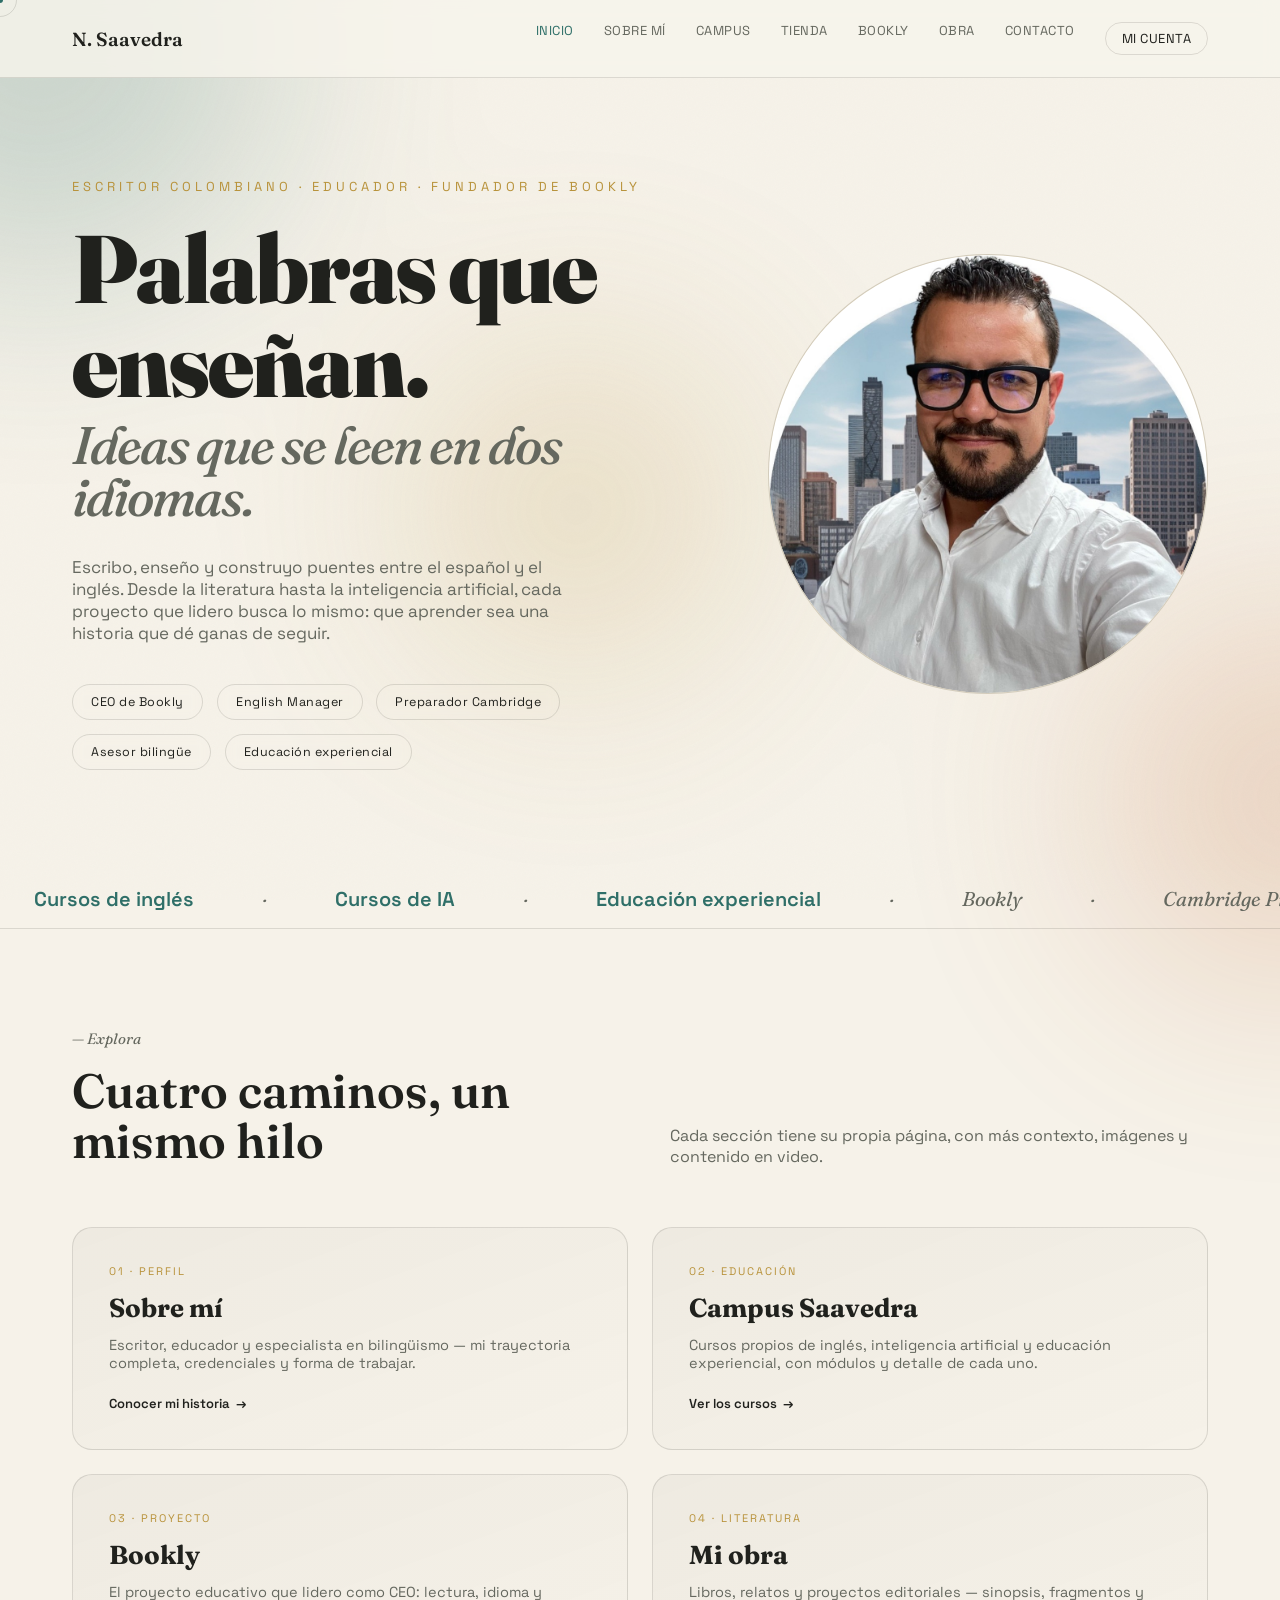
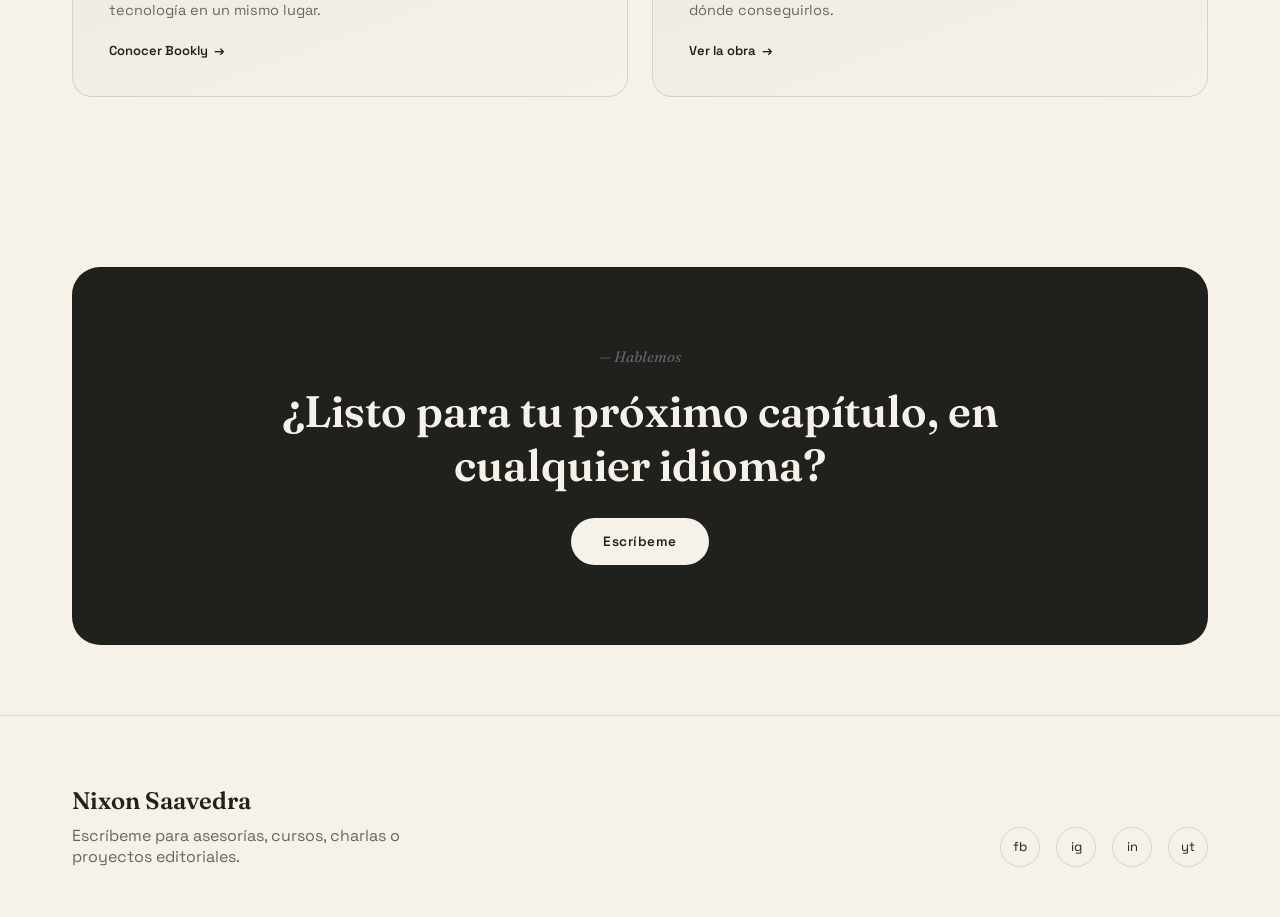
==== commit 453a2cef: "Agregar favicon, programas de inglés personalizado y para profesionales" ====
--- a/index.html
+++ b/index.html
@@ -3,6 +3,9 @@
 <head>
 <meta charset="UTF-8">
 <meta name="viewport" content="width=device-width, initial-scale=1.0">
+<link rel="icon" href="favicon.ico" sizes="any">
+<link rel="icon" href="assets/img/icon-192.png" type="image/png" sizes="192x192">
+<link rel="apple-touch-icon" href="apple-touch-icon.png">
 <title>Nixon Saavedra — Escritor, Educador, Bookly</title>
 <link rel="preconnect" href="https://fonts.googleapis.com">
 <link href="https://fonts.googleapis.com/css2?family=Fraunces:ital,wght@0,400;0,600;0,900;1,500&family=Space+Grotesk:wght@400;500;600;700&display=swap" rel="stylesheet">
--- a/assets/style.css
+++ b/assets/style.css
@@ -67,7 +67,8 @@
 
 /* retrato circular — para fotos ya recortadas en círculo */
 .photo-round{aspect-ratio:1/1;border-radius:50%;overflow:hidden;border:1px solid var(--line);background:var(--bg-alt);}
-.photo-round img{width:100%;height:100%;object-fit:cover;display:block;}
+.photo-round img{width:100%;height:100%;object-fit:cover;display:block;border-radius:50%;}
+.hero-photo.photo-round{padding:0;}
 .hero .kicker{font-size:13px;letter-spacing:4px;text-transform:uppercase;color:var(--gold);margin-bottom:26px;}
 .hero h1{font-family:'Fraunces',serif;font-weight:900;font-size:clamp(42px,7.5vw,100px);line-height:.98;letter-spacing:-2px;}
 .hero h1 .line2{display:block;font-style:italic;font-weight:500;color:var(--muted);font-size:.55em;margin-top:10px;}
@@ -181,6 +182,23 @@
 .product-card .price{font-family:'Fraunces',serif;font-size:19px;}
 .status-badge{font-size:10px;letter-spacing:1px;text-transform:uppercase;padding:4px 10px;border-radius:20px;background:var(--bg-alt);color:var(--muted);}
 .buy-btn{display:block;text-align:center;width:100%;padding:12px;border-radius:10px;font-size:13px;font-weight:600;letter-spacing:.3px;border:none;}
+.buy-btn.btn-whatsapp{background:#25D366;color:#fff;}
+.buy-btn.btn-whatsapp:hover{background:#1fb959;}
+
+/* Programas personalizados de inglés (clases 1 a 1, no son curso del Campus) */
+.program-grid{display:grid;grid-template-columns:1fr 1fr;gap:32px;}
+.program-card{border:1px solid var(--line);border-radius:22px;overflow:hidden;background:linear-gradient(160deg,rgba(33,29,24,.035),transparent);transition:transform .15s ease,border-color .3s;}
+.program-card:hover{border-color:var(--accent);transform:translateY(-4px);}
+.program-card .thumb{aspect-ratio:16/11;background:linear-gradient(150deg,#3c342a,#221c15);}
+.program-card .thumb img{width:100%;height:100%;object-fit:cover;object-position:top;}
+.program-card .body{padding:34px;}
+.program-card .kicker{color:var(--muted);font-size:12.5px;letter-spacing:.3px;margin-bottom:10px;}
+.program-card h3{font-family:'Fraunces',serif;font-size:25px;line-height:1.15;margin-bottom:14px;}
+.program-card p{color:var(--muted);font-size:14.5px;line-height:1.75;margin-bottom:16px;}
+.program-chips{display:flex;flex-wrap:wrap;gap:8px;margin:18px 0 24px;}
+.program-chip{font-size:11px;letter-spacing:.3px;padding:7px 13px;border-radius:20px;background:var(--bg-alt);color:var(--ink);border:1px solid var(--line);}
+.program-card .price-row{display:flex;justify-content:space-between;align-items:center;margin-bottom:16px;}
+.program-card .price{font-family:'Fraunces',serif;font-size:22px;}
 
 /* Botones de compartir por curso (WhatsApp + redes) — comparten la
    imagen y el texto del curso, no la URL de la página. */
@@ -405,6 +423,44 @@
 .mini-check[open] summary::after{content:"–";}
 .mini-check .answer{padding:0 18px 16px;color:var(--muted);font-size:13.5px;border-top:1px solid var(--line);padding-top:12px;line-height:1.6;}
 
+/* ============================================================
+   Inglés B1 — mapas mentales, conectores, verbos, phrasal verbs,
+   y el juego de "match" (segundo tipo de interactivo, junto al
+   carrusel de tarjetas que ya existe) — pensado para que cada
+   unidad no se sienta igual a la anterior.
+   ============================================================ */
+.mindmap-wrap{margin:20px 0 30px;}
+.mindmap-hub{max-width:320px;margin:0 auto 18px;text-align:center;border-radius:16px;padding:18px 22px;background:var(--ink);color:var(--bg);font-family:'Fraunces',serif;font-weight:600;font-size:17px;}
+.mindmap-branches{display:grid;grid-template-columns:repeat(auto-fit,minmax(160px,1fr));gap:14px;}
+.mindmap-node{border:1px solid var(--line);border-top:3px solid var(--accent);border-radius:12px;padding:14px 16px;background:var(--bg-alt);}
+.mindmap-node .node-title{font-weight:700;font-size:13.5px;color:var(--ink);margin-bottom:6px;}
+.mindmap-node .node-items{color:var(--muted);font-size:12.5px;line-height:1.7;}
+
+.connector-flow{display:flex;flex-wrap:wrap;gap:10px;align-items:center;margin:18px 0 28px;}
+.connector-flow .conn-chip{border:1px solid var(--line);border-radius:20px;padding:8px 16px;font-size:13px;background:var(--bg-alt);color:var(--ink);}
+.connector-flow .conn-arrow{color:var(--accent);font-size:16px;}
+
+.verb-table th.vt-base{color:var(--steel);}
+.verb-table th.vt-past{color:var(--wine);}
+.verb-table th.vt-part{color:var(--gold);}
+
+.phrasal-grid{display:grid;grid-template-columns:repeat(auto-fill,minmax(230px,1fr));gap:12px;margin:16px 0 30px;}
+.phrasal-item{border:1px solid var(--line);border-radius:14px;padding:16px 18px;background:linear-gradient(160deg,color-mix(in srgb, var(--interactive-blue) 8%, var(--bg-alt)),var(--bg-alt));}
+.phrasal-item .pv{font-family:'Fraunces',serif;font-weight:600;font-size:15.5px;color:var(--interactive-blue);}
+.phrasal-item .pv-mean{color:var(--ink);font-size:12.5px;margin-top:4px;}
+.phrasal-item .pv-ex{color:var(--muted);font-size:12px;margin-top:6px;font-style:italic;}
+
+.match-game .match-cols{display:grid;grid-template-columns:1fr 1fr;gap:24px;}
+.match-game .match-col-label{font-size:11px;letter-spacing:1.5px;text-transform:uppercase;color:var(--muted);margin-bottom:10px;}
+.match-card{border:1px solid var(--line);border-radius:12px;padding:12px 16px;margin-bottom:10px;background:var(--bg-alt);cursor:pointer;font-size:14px;transition:.15s;}
+.match-card:hover{border-color:var(--accent);}
+.match-card.selected{border-color:var(--interactive-blue);background:color-mix(in srgb, var(--interactive-blue) 12%, var(--bg-alt));}
+.match-card.correct{border-color:var(--steel);background:color-mix(in srgb, var(--steel) 14%, var(--bg-alt));color:var(--steel);cursor:default;}
+.match-card.wrong{border-color:var(--wine);animation:shakeMatch .3s;}
+.match-status{text-align:center;color:var(--muted);font-size:13px;margin:16px 0 6px;}
+@keyframes shakeMatch{0%,100%{transform:translateX(0);}25%{transform:translateX(-4px);}75%{transform:translateX(4px);}}
+@media(max-width:640px){.match-game .match-cols{grid-template-columns:1fr;}}
+
 .locked-box{border:1px dashed var(--wine);border-radius:20px;padding:60px 30px;text-align:center;color:var(--muted);}
 
 .quiz-card{border:1px solid var(--line);border-radius:20px;padding:40px;background:linear-gradient(160deg,rgba(33,29,24,.035),transparent);}
@@ -444,7 +500,7 @@
 
 @media(max-width:900px){
   .navlinks{display:none;}
-  .split-head,.cred-grid,.campus-grid,.book-row,.teaser-grid,.gallery-grid,.book-detail,.contact-grid,.hero-grid,.stat-row{grid-template-columns:1fr;}
+  .split-head,.cred-grid,.campus-grid,.book-row,.teaser-grid,.gallery-grid,.book-detail,.contact-grid,.hero-grid,.stat-row,.program-grid{grid-template-columns:1fr;}
   .hero-photo{aspect-ratio:4/3;margin-top:36px;}
   .cta-band{padding:50px 26px;}
 }
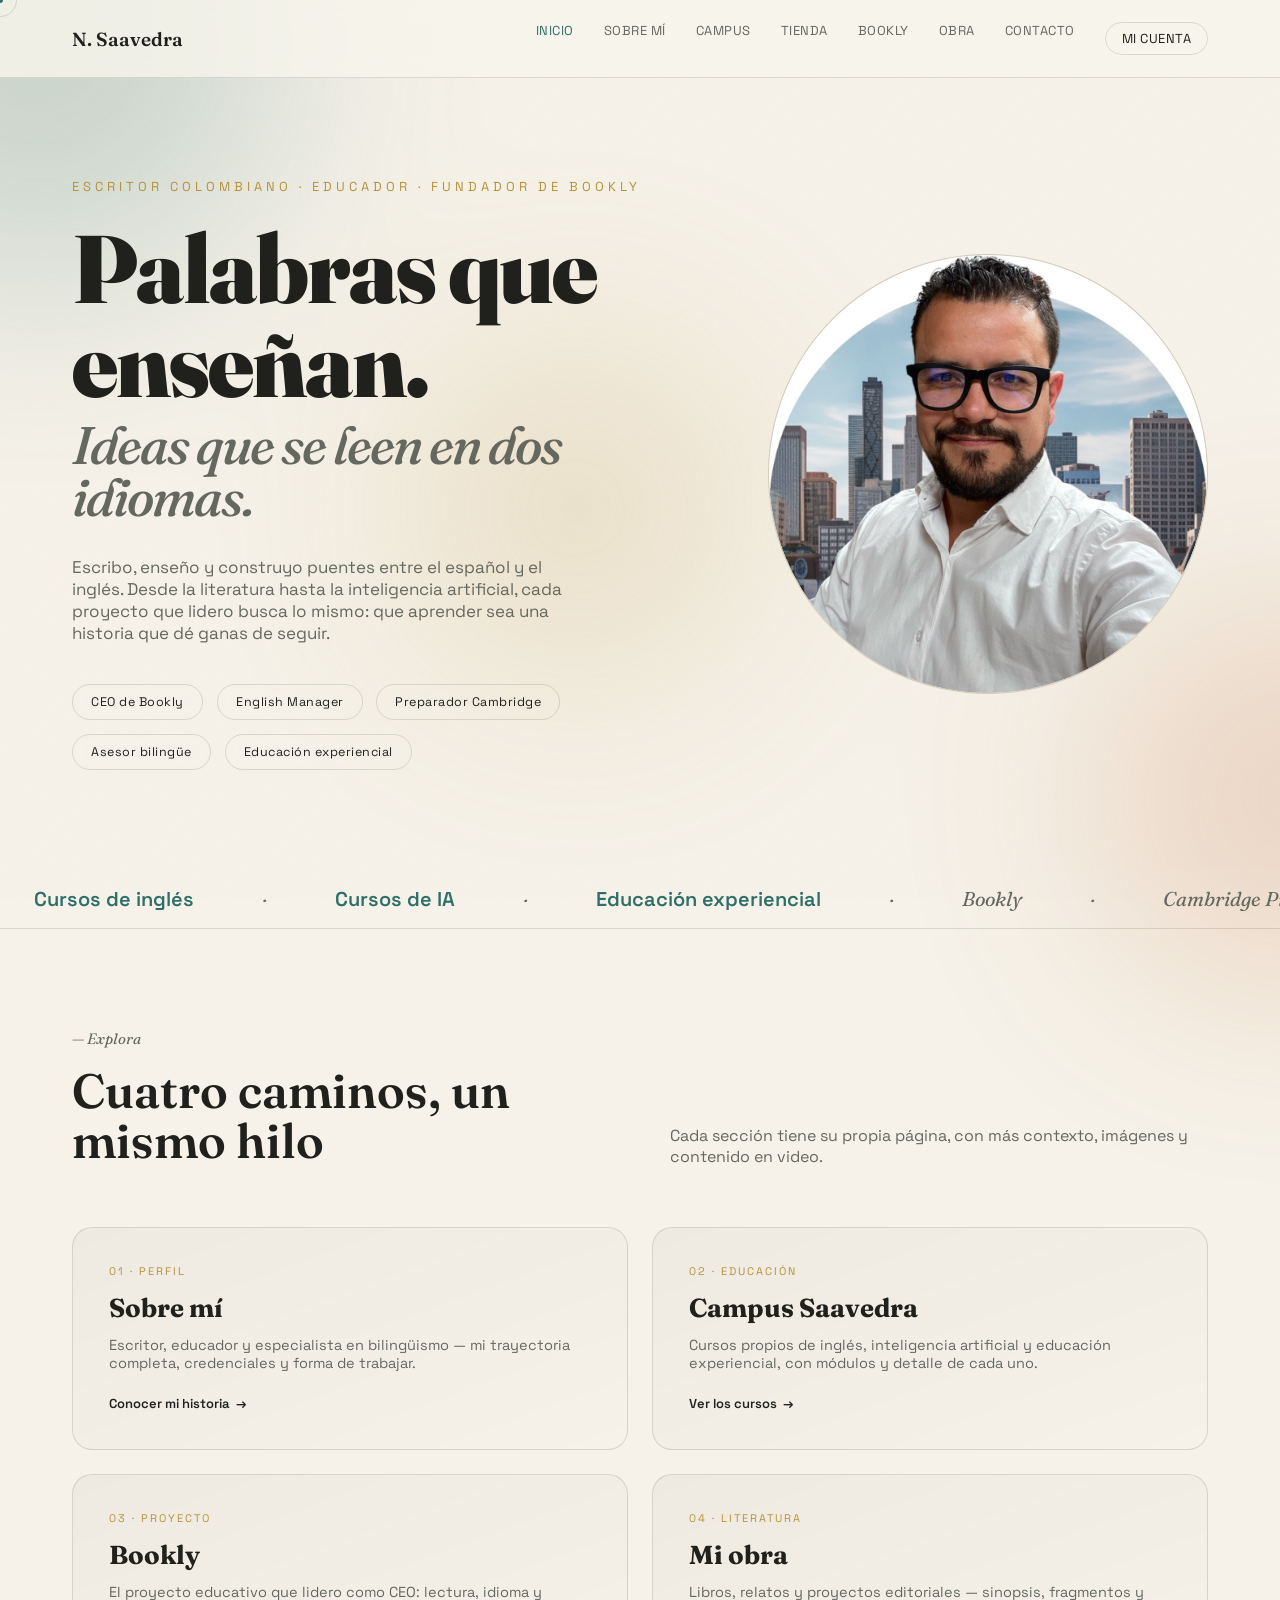
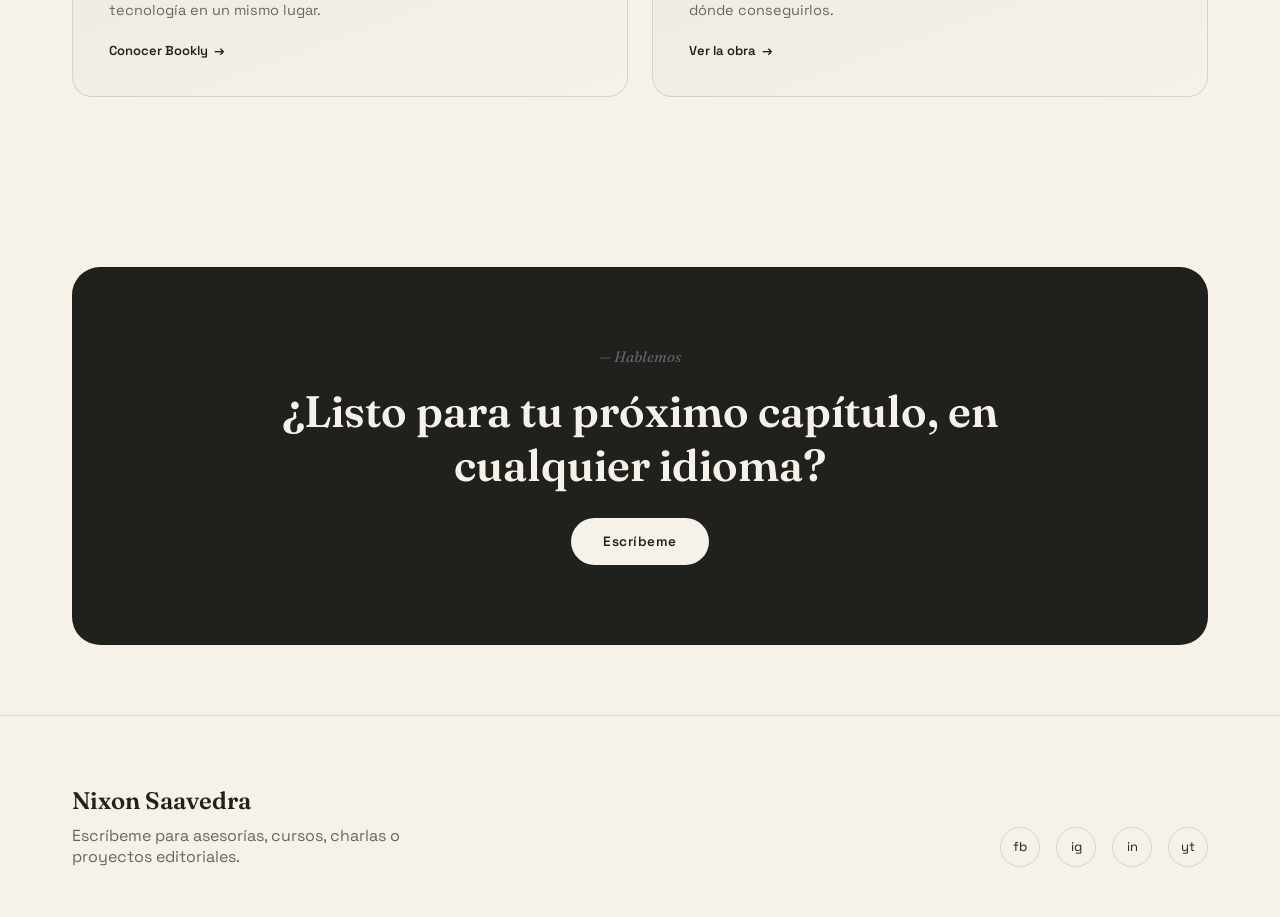
==== commit 96e60023: "Arreglar navegacion y layout responsive en movil" ====
--- a/index.html
+++ b/index.html
@@ -23,6 +23,7 @@
 <header>
   <nav class="wrap">
     <div class="brand">N. Saavedra</div>
+    <button class="nav-toggle" aria-label="Abrir menú" aria-expanded="false"><span></span><span></span><span></span></button>
     <div class="navlinks">
       <a href="index.html" class="active">Inicio</a>
       <a href="sobre-mi.html">Sobre mí</a>
--- a/assets/style.css
+++ b/assets/style.css
@@ -51,6 +51,18 @@
 .navlinks{display:flex;gap:30px;font-size:13px;letter-spacing:.5px;text-transform:uppercase;}
 .navlinks a{color:var(--muted);transition:color .2s;}
 .navlinks a:hover,.navlinks a.active{color:var(--accent);}
+
+/* botón hamburguesa — oculto en escritorio, visible solo en móvil */
+.nav-toggle{
+  display:none;flex-direction:column;justify-content:center;gap:5px;
+  width:38px;height:38px;padding:0;border:none;background:none;cursor:pointer;
+  z-index:101;
+}
+.nav-toggle span{display:block;width:100%;height:2px;background:var(--ink);border-radius:2px;transition:transform .25s ease,opacity .2s ease;}
+.nav-toggle.active span:nth-child(1){transform:translateY(7px) rotate(45deg);}
+.nav-toggle.active span:nth-child(2){opacity:0;}
+.nav-toggle.active span:nth-child(3){transform:translateY(-7px) rotate(-45deg);}
+body.nav-open{overflow:hidden;}
 
 /* marquee */
 .marquee{position:relative;z-index:2;border-bottom:1px solid var(--line);padding:16px 0;overflow:hidden;white-space:nowrap;background:rgba(244,241,234,.03);}
@@ -499,8 +511,20 @@
 .my-ticket .a{color:var(--muted);margin-top:6px;padding-left:14px;border-left:2px solid var(--accent);}
 
 @media(max-width:900px){
-  .navlinks{display:none;}
-  .split-head,.cred-grid,.campus-grid,.book-row,.teaser-grid,.gallery-grid,.book-detail,.contact-grid,.hero-grid,.stat-row,.program-grid{grid-template-columns:1fr;}
+  .nav-toggle{display:flex;}
+  .navlinks{
+    display:flex;flex-direction:column;gap:0;
+    position:absolute;top:100%;left:0;right:0;
+    background:var(--bg);border-bottom:1px solid var(--line);
+    padding:6px 32px 18px;
+    box-shadow:0 18px 30px rgba(32,33,29,.1);
+    transform:translateY(-12px);opacity:0;pointer-events:none;
+    transition:transform .22s ease,opacity .2s ease;
+  }
+  .navlinks.open{transform:translateY(0);opacity:1;pointer-events:auto;}
+  .navlinks a{width:100%;padding:14px 0;border-bottom:1px solid var(--line);font-size:14px;}
+  .navlinks a:last-child{border-bottom:none;}
+  .split-head,.cred-grid,.campus-grid,.book-row,.teaser-grid,.gallery-grid,.book-detail,.contact-grid,.hero-grid,.stat-row,.program-grid,.product-grid,.lesson-hero{grid-template-columns:1fr;}
   .hero-photo{aspect-ratio:4/3;margin-top:36px;}
   .cta-band{padding:50px 26px;}
 }
